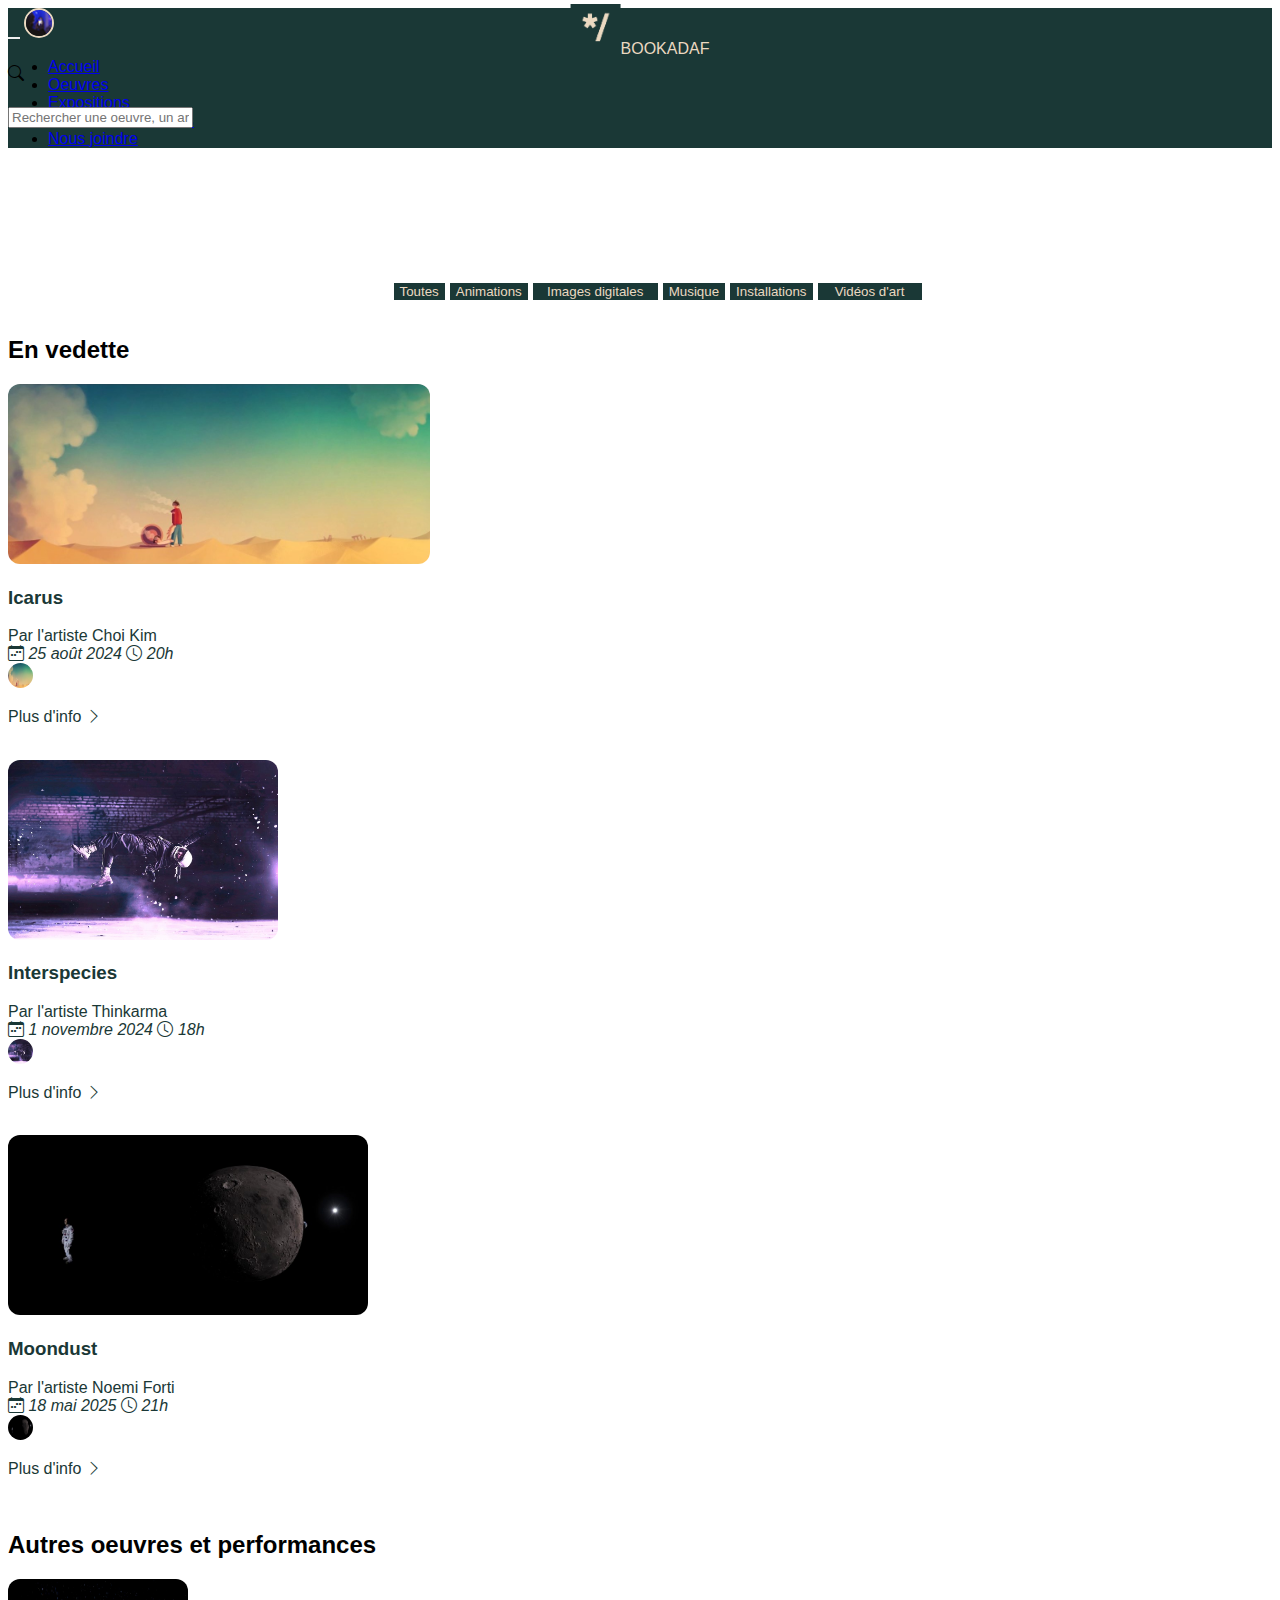
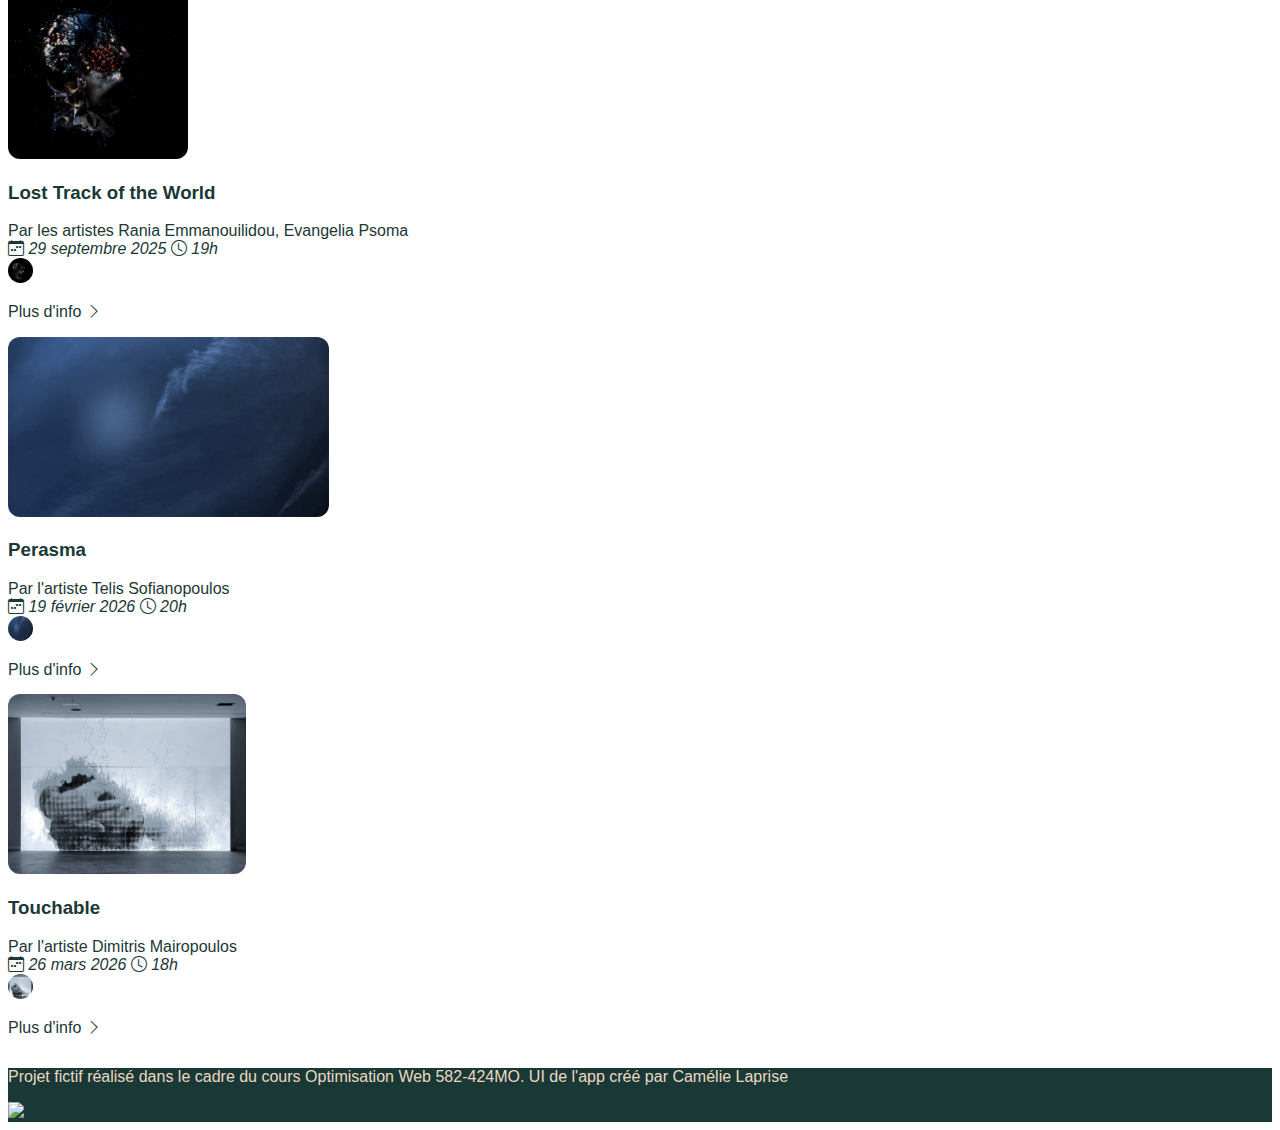
==== app/index.html @ 576d033a "p.1.3.1_corrections2_app" ====
<!DOCTYPE html>
<html lang="fr">
<head>
    <meta charset="UTF-8">
    <meta http-equiv="X-UA-Compatible" content="IE=edge">
    <meta name="viewport" content="width=device-width, initial-scale=1.0">
    <meta name="robots" content="noindex,notranslate">
    <link href="https://cdn.jsdelivr.net/npm/bootstrap@5.3.0-alpha1/dist/css/bootstrap.min.css" rel="stylesheet" integrity="sha384-GLhlTQ8iRABdZLl6O3oVMWSktQOp6b7In1Zl3/Jr59b6EGGoI1aFkw7cmDA6j6gD" crossorigin="anonymous">
    <link rel="stylesheet" href="https://cdn.jsdelivr.net/npm/bootstrap-icons@1.10.0/font/bootstrap-icons.css">
    <link rel="preconnect" href="https://fonts.googleapis.com"><link rel="preconnect" href="https://fonts.gstatic.com" crossorigin=""><link href="https://fonts.googleapis.com/css2?family=Figtree:wght@600&amp;display=swap" rel="stylesheet">
    <link rel="stylesheet" href="../css/main.css">
    <link rel="stylesheet" href="../css/styles-app.css">
    <title> Application </title>
</head>

<body>
    <header>
    </header>

    <main>
        <nav class="navbar navbar-dark fixed-top">
            <div class="container-fluid">

                <!-- Hamburger button -->
                <button class="navbar-toggler" data-bs-toggle="collapse" data-bs-target="#mainNav" aria-controls="mainNav" aria-expanded="false" aria-label="Affichage/masquage de la navigation">
                    <span class="navbar-toggler-icon"></span>
                </button>

                <a class="navbar-brand" href="index.html">
                    <div class="logo">
                        <img src="../assets/logo_athens.png" alt="Bootstrap" width="50" height="50" >BOOKADAF
                    </div>
                </a>

                <img src="../assets/photo_profil.png" width="30" height="30" class="pdp">

                    <!-- Navigation -->
                    <div id="mainNav" class="collapse navbar-collapse">
                        <ul class="navbar-nav">
                            <li class="nav-item">
                                <a href="#" class="nav-link">Accueil</a>
                            </li>
                            <li class="nav-item">
                                <a href="#" class="nav-link">Oeuvres</a>
                            </li>
                            <li class="nav-item">
                                <a href="#" class="nav-link">Expositions</a>
                            </li>
                            <li class="nav-item">
                                <a href="#" class="nav-link">Nos commanditaires</a>
                            </li>
                            <li class="nav-item">
                                <a href="#" class="nav-link">Nous joindre</a>
                            </li>
                        </ul>
                    </div>
            </div>
            
        </nav>
        <div class="container-fluid">
            <!-- Recherche -->
            <section>
                <form>
                    <div class="input-group">
                        <span class="input-group-append">
                            <div class="input-group-text bg-transparent"><i class="bi bi-search"></i></div>
                        </span>
                        <input class="form-control py-2 border-right-0 border" type="text" placeholder="Rechercher une oeuvre, un artiste...">
                    </div>  
                </form>
            </section>
            <!-- Liste de filtres -->
            <section>
                <div class="list">
                    <ul class="filtersList">
                        <li class="filter">
                            <button type="button" class="btn btn-primary" id="no1">Toutes</button>
                        </li>
                        <li class="filter">
                            <button type="button" class="btn btn-primary" id="no2">Animations</button>
                        </li>
                        <li class="filter">
                            <button type="button" class="btn btn-primary" id="no3">Images digitales</button>
                        </li>
                        <li class="filter">
                            <button type="button" class="btn btn-primary" id="no4">Musique</button>
                        </li>
                        <li class="filter">
                            <button type="button" class="btn btn-primary" id="no5">Installations</button>
                        </li>
                        <li class="filter">
                            <button type="button" class="btn btn-primary" id="no6">Vidéos d'art</button>
                        </li>
                    </ul>
                </div>  
            </section>
        </div>
        <section id="vedette"> 
        <h2 class="ms-2"> En vedette </h2>
        <div class="container-fluid">
            <div class="row  d-flex justify-content-start">
                <div class="col-4">
                    <a class="card p-2 pb-0">
                        <img src="../assets/artworks/icarus_animation.jpg" class="card-img-top"> 
                        <div class="card-body pt-1 px-0">
                            <h3 class="card-title">Icarus</h3>
                            Par l'artiste Choi Kim <br>
                            <div class="d-flex justify-content-between pt-2">
                                <i class="bi bi-calendar-week"> 25 août 2024</i>
                                <i class="bi bi-clock"> 20h</i>
                            </div>
                            <div class="d-flex justify-content-between pt-3">
                                <img src="../assets/artworks/icarus_animation.jpg" class="artist-profile"> 
                                <p class="info pt-1">
                                Plus d'info <i class="bi bi-chevron-right"></i></p>
                            </div>  
                        </div> 
                    </a>
                </div>
                <div class="col-4">
                    <a class="card p-2 pb-0">
                        <img src="../assets/artworks/interspecies_musique.jpg" class="card-img-top"> 
                        <div class="card-body pt-1 px-0">
                            <h3 class="card-title">Interspecies </h3>
                            Par l'artiste Thinkarma <br>
                            <div class="d-flex justify-content-between pt-2">
                                <i class="bi bi-calendar-week"> 1 novembre 2024</i>
                                <i class="bi bi-clock"> 18h</i>
                            </div>
                            <div class="d-flex justify-content-between pt-3">
                                <img src="../assets/artworks/interspecies_musique.jpg" class="artist-profile"> 
                                <p class="info pt-1">
                                Plus d'info <i class="bi bi-chevron-right"></i></p>
                            </div>  
                        </div> 
                    </a>
                </div>
                <div class="col-4">
                    <a class="card p-2 pb-0">
                        <img src="../assets/artworks/moondust_vr.jpeg" class="card-img-top"> 
                        <div class="card-body pt-1 px-0">
                            <h3 class="card-title">Moondust</h3>
                            Par l'artiste Noemi Forti <br>
                            <div class="d-flex justify-content-between pt-2">
                                <i class="bi bi-calendar-week"> 18 mai 2025</i>
                                <i class="bi bi-clock"> 21h</i>
                            </div>
                            <div class="d-flex justify-content-between pt-3">
                                <img src="../assets/artworks/moondust_vr.jpeg" class="artist-profile"> 
                                <p class="info pt-1">
                                Plus d'info <i class="bi bi-chevron-right"></i></p>
                            </div>  
                        </div> 
                    </a>
                </div>
            </div>
        </div>
        </section>
        <section id="autre">
            <h2 class="mt-2 ms-2"> Autres oeuvres et performances </h2>
                <div class="container-fluid">
                    <div class="row">
                        <div class="col-12">
                            <a class="card p-2 pb-0">
                                <img src="../assets/artworks/ltotw_image_digitale.jpg" class="card-img-top"> 
                                <div class="card-body pt-1 px-0">
                                    <h3 class="card-title">Lost Track of the World</h3>
                                    Par les artistes Rania Emmanouilidou, Evangelia Psoma <br>
                                    <div class="d-flex justify-content-between pt-2">
                                        <i class="bi bi-calendar-week"> 29 septembre 2025</i>
                                        <i class="bi bi-clock"> 19h</i>
                                    </div>
                                    <div class="d-flex justify-content-between pt-3">
                                        <img src="../assets/artworks/ltotw_image_digitale.jpg" class="artist-profile"> 
                                        <p class="info pt-1">
                                        Plus d'info <i class="bi bi-chevron-right"></i></p>
                                    </div>  
                                </div> 
                            </a>
                        </div>
                        <div class="col-12">
                            <a class="card p-2 pb-0">
                                <img src="../assets/artworks/perasma_video_art.png" class="card-img-top"> 
                                <div class="card-body pt-1 px-0">
                                    <h3 class="card-title">Perasma</h3>
                                    Par l'artiste Telis Sofianopoulos <br>
                                    <div class="d-flex justify-content-between pt-2">
                                        <i class="bi bi-calendar-week"> 19 février 2026</i>
                                        <i class="bi bi-clock"> 20h</i>
                                    </div>
                                    <div class="d-flex justify-content-between pt-3">
                                        <img src="../assets/artworks/perasma_video_art.png" class="artist-profile"> 
                                        <p class="info pt-1">
                                        Plus d'info <i class="bi bi-chevron-right"></i></p>
                                    </div>  
                                </div> 
                            </a>
                        </div>
                        <div class="col-12">
                            <a class="card p-2 pb-0">
                                <img src="../assets/artworks/touchable_installation.jpg" class="card-img-top"> 
                                <div class="card-body pt-1 px-0">
                                    <h3 class="card-title">Touchable</h3>
                                    Par l'artiste Dimitris Mairopoulos <br>
                                    <div class="d-flex justify-content-between pt-2">
                                        <i class="bi bi-calendar-week"> 26 mars 2026</i>
                                        <i class="bi bi-clock"> 18h</i>
                                    </div>
                                    <div class="d-flex justify-content-between pt-3">
                                        <img src="../assets/artworks/touchable_installation.jpg" class="artist-profile"> 
                                        <p class="info pt-1">
                                        Plus d'info <i class="bi bi-chevron-right"></i></p>
                                    </div>  
                                </div> 
                            </a>
                        </div>
                    </div>
                </div>
        </section>
    </main>

    <footer>
        <div class="container-fluid sticky-bottom">

            <div class="mt-1"></div>
            <div class="px-2"></div>
            <div class="pt-2"></div>

            <div class="row justify-content-center">
                <div class="col-sm-8">
                    <p class="text-center text-sm-start">Projet fictif réalisé dans le cadre du cours Optimisation Web 582-424MO. UI de l'app créé par Camélie Laprise</p>
                </div>
                <div class="col-5 col-sm-4">
                    <img src="https://tim-montmorency.com/timdoc/shared/images/logo-tim.svg" class="img-fluid">  
                </div>
            </div>

            <div class="pb-3"></div>

        </div>
    </footer>

    <script src="https://cdn.jsdelivr.net/npm/bootstrap@5.3.0-alpha1/dist/js/bootstrap.bundle.min.js" integrity="sha384-w76AqPfDkMBDXo30jS1Sgez6pr3x5MlQ1ZAGC+nuZB+EYdgRZgiwxhTBTkF7CXvN" crossorigin="anonymous"></script>

    <script src="js/script.js"></script>

</body>
</html>
---- css/main.css ----
*{
    box-sizing: border-box;
 
}

body,
html {
    font-family: 'Gill Sans Mt', sans-serif;
}

:root {
    --background: #ffffff; 
    --divison: #fbf6f1;
    --text: #ebd9c1;
    --hovercard: #2f8d8e;
    --hover:#1d5c5d;
    --basecolor: #1a3836;
    --typo: 'Gill Sans Mt', sans-serif;
    
}

/*--------------------------------------------------------- 
# Styles Généraux 
---------------------------------------------------------*/ 

header {
    
}

h1 {
    
}

footer {
    
}
  
/*---------------------------------------------------------- 
# Section Hero  
----------------------------------------------------------*/ 

section.hero {
    
}
---- css/styles-app.css ----
body {
    overflow-x: hidden;
}

nav {
    background-color: var(--basecolor);
}

.navbar-toggler {
    border: none;
}

.logo {
    position: absolute;
    top: 4px;
    left: 50%;
    transform: translate(-50%);
    color: var(--text);
}

.pdp {
    border: solid 2px var(--text);
    border-radius: 50%;
}

.input-group-text {
    height: 42px;
    border-radius: 6px 0 0 6px;
}

.input-group {
    position: absolute;
    top: 65px;
    width: 94%;
}

footer {
    background-color: var(--basecolor);
}

footer p {
    color: var(--text);
}

.list {
    display: flex;
    align-items: flex-start;
    overflow-x: scroll;
    margin-top: 118px;

    @media (min-width: 500px) { 
        overflow: hidden;
        flex-wrap: wrap;
        justify-content: center;
        padding: 0;
    }
}

.list::-webkit-scrollbar {
    display:none;
}

.filtersList {
    display: flex;
    list-style-type: none;
}

.btn-primary {
    margin-right: 5px;
    display: inline;
    background-color: var(--basecolor);
    color: var(--text);
    border: none;
}

.btn-primary:hover {
    color: var(--text);
    background-color: var(--hover);
}

#no3 {
    width: 125px;
}

#no6 {
    width: 104px;
}

#vedette {
    width: 140%;
}

#vedette .card {
    width: 200px;
    text-decoration: none;
    color: var(--basecolor);
    margin-right: 10px;
}

#vedette .card:hover {
    background-color: var(--hovercard);
    color: var(--text);
}

#vedette .card-body {
    height: 155px;
}

#vedette .card-img-top {
    height: 20vh;
    border-radius: 12px;
    object-fit: cover;
    object-position: 0 0;
}

#vedette .artist-profile {
    width: 25px;
    height: 25px;
    border-radius: 50%;
}

#autre .card {
    margin-bottom: 10px;
    text-decoration: none;
    color: var(--basecolor);
}

#autre .card-body {
    height: 155px;
}

#autre .card-img-top {
    height: 20vh;
    border-radius: 12px;
    object-fit: cover;
    object-position: 0 0;
}

#autre .artist-profile {
    width: 25px;
    height: 25px;
    border-radius: 50%;
}
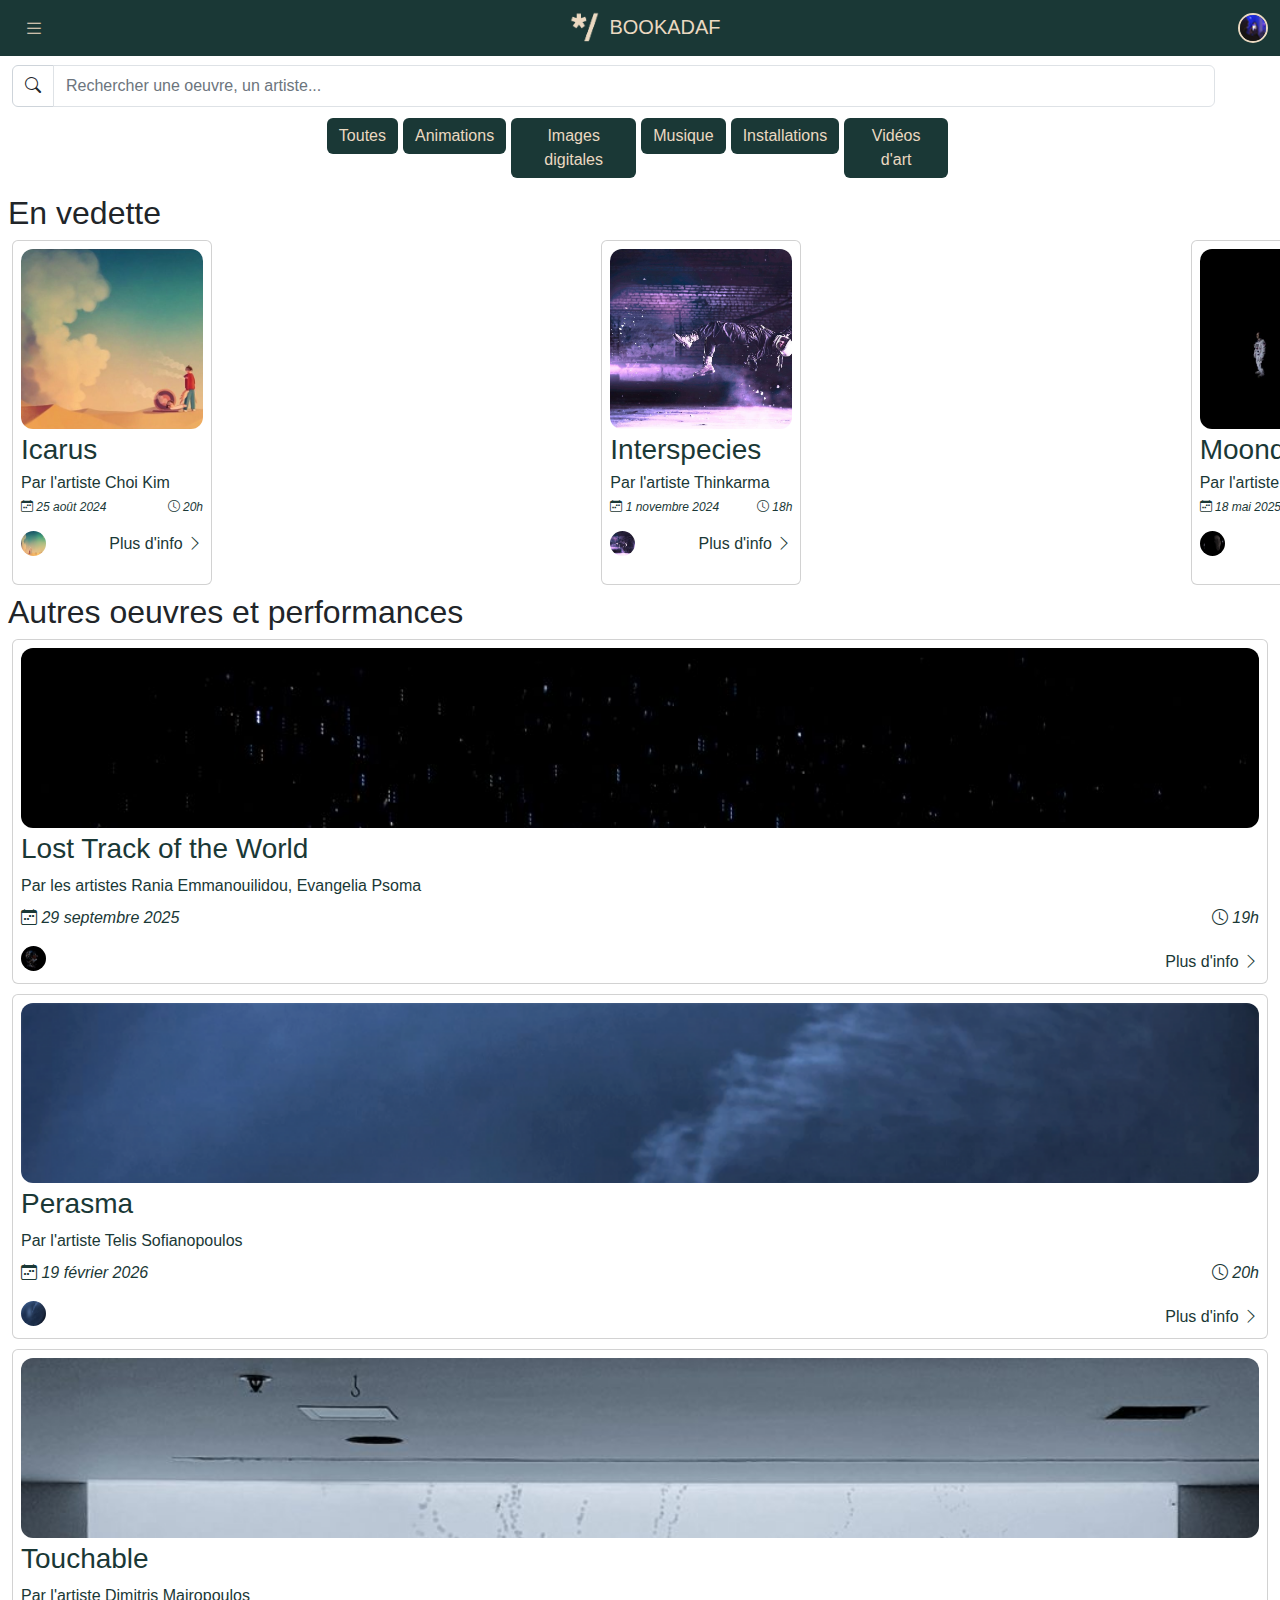
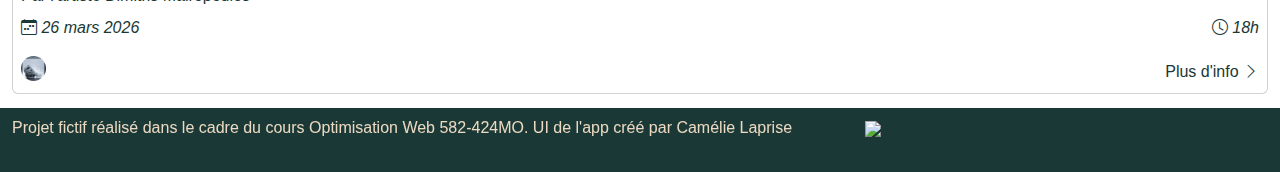
==== commit 64ffd7c5: "p.1.3.2_both_p.1.3.3_app_corrections" ====
--- a/app/index.html
+++ b/app/index.html
@@ -5,7 +5,7 @@
     <meta http-equiv="X-UA-Compatible" content="IE=edge">
     <meta name="viewport" content="width=device-width, initial-scale=1.0">
     <meta name="robots" content="noindex,notranslate">
-    <link href="https://cdn.jsdelivr.net/npm/bootstrap@5.3.0-alpha1/dist/css/bootstrap.min.css" rel="stylesheet" integrity="sha384-GLhlTQ8iRABdZLl6O3oVMWSktQOp6b7In1Zl3/Jr59b6EGGoI1aFkw7cmDA6j6gD" crossorigin="anonymous">
+    <link rel="stylesheet" href="../css/custom_bootstrap.css"/>
     <link rel="stylesheet" href="https://cdn.jsdelivr.net/npm/bootstrap-icons@1.10.0/font/bootstrap-icons.css">
     <link rel="preconnect" href="https://fonts.googleapis.com"><link rel="preconnect" href="https://fonts.gstatic.com" crossorigin=""><link href="https://fonts.googleapis.com/css2?family=Figtree:wght@600&amp;display=swap" rel="stylesheet">
     <link rel="stylesheet" href="../css/main.css">
@@ -23,7 +23,7 @@
 
                 <!-- Hamburger button -->
                 <button class="navbar-toggler" data-bs-toggle="collapse" data-bs-target="#mainNav" aria-controls="mainNav" aria-expanded="false" aria-label="Affichage/masquage de la navigation">
-                    <span class="navbar-toggler-icon"></span>
+                    <i class="bi bi-list"></i>
                 </button>
 
                 <a class="navbar-brand" href="index.html">
@@ -98,14 +98,14 @@
         <section id="vedette"> 
         <h2 class="ms-2"> En vedette </h2>
         <div class="container-fluid">
-            <div class="row  d-flex justify-content-start">
+            <div class="row  d-flex justify-content-start gx-0">
                 <div class="col-4">
                     <a class="card p-2 pb-0">
                         <img src="../assets/artworks/icarus_animation.jpg" class="card-img-top"> 
                         <div class="card-body pt-1 px-0">
                             <h3 class="card-title">Icarus</h3>
                             Par l'artiste Choi Kim <br>
-                            <div class="d-flex justify-content-between pt-2">
+                            <div class="date-event d-flex justify-content-between pt-2">
                                 <i class="bi bi-calendar-week"> 25 août 2024</i>
                                 <i class="bi bi-clock"> 20h</i>
                             </div>
@@ -123,7 +123,7 @@
                         <div class="card-body pt-1 px-0">
                             <h3 class="card-title">Interspecies </h3>
                             Par l'artiste Thinkarma <br>
-                            <div class="d-flex justify-content-between pt-2">
+                            <div class="date-event d-flex justify-content-between pt-2">
                                 <i class="bi bi-calendar-week"> 1 novembre 2024</i>
                                 <i class="bi bi-clock"> 18h</i>
                             </div>
@@ -141,7 +141,7 @@
                         <div class="card-body pt-1 px-0">
                             <h3 class="card-title">Moondust</h3>
                             Par l'artiste Noemi Forti <br>
-                            <div class="d-flex justify-content-between pt-2">
+                            <div class="date-event d-flex justify-content-between pt-2">
                                 <i class="bi bi-calendar-week"> 18 mai 2025</i>
                                 <i class="bi bi-clock"> 21h</i>
                             </div>
@@ -166,7 +166,7 @@
                                 <div class="card-body pt-1 px-0">
                                     <h3 class="card-title">Lost Track of the World</h3>
                                     Par les artistes Rania Emmanouilidou, Evangelia Psoma <br>
-                                    <div class="d-flex justify-content-between pt-2">
+                                    <div class="date-event d-flex justify-content-between pt-2">
                                         <i class="bi bi-calendar-week"> 29 septembre 2025</i>
                                         <i class="bi bi-clock"> 19h</i>
                                     </div>
@@ -184,7 +184,7 @@
                                 <div class="card-body pt-1 px-0">
                                     <h3 class="card-title">Perasma</h3>
                                     Par l'artiste Telis Sofianopoulos <br>
-                                    <div class="d-flex justify-content-between pt-2">
+                                    <div class="date-event d-flex justify-content-between pt-2">
                                         <i class="bi bi-calendar-week"> 19 février 2026</i>
                                         <i class="bi bi-clock"> 20h</i>
                                     </div>
@@ -202,7 +202,7 @@
                                 <div class="card-body pt-1 px-0">
                                     <h3 class="card-title">Touchable</h3>
                                     Par l'artiste Dimitris Mairopoulos <br>
-                                    <div class="d-flex justify-content-between pt-2">
+                                    <div class="date-event d-flex justify-content-between pt-2">
                                         <i class="bi bi-calendar-week"> 26 mars 2026</i>
                                         <i class="bi bi-clock"> 18h</i>
                                     </div>
--- a/css/main.css
+++ b/css/main.css
@@ -19,26 +19,3 @@
     
 }
 
-/*--------------------------------------------------------- 
-# Styles Généraux 
----------------------------------------------------------*/ 
-
-header {
-    
-}
-
-h1 {
-    
-}
-
-footer {
-    
-}
-  
-/*---------------------------------------------------------- 
-# Section Hero  
-----------------------------------------------------------*/ 
-
-section.hero {
-    
-}--- a/css/styles-app.css
+++ b/css/styles-app.css
@@ -8,6 +8,11 @@
 
 .navbar-toggler {
     border: none;
+    height: 40px;
+}
+
+.bi-list {
+    color: var(--text);
 }
 
 .logo {
@@ -63,6 +68,7 @@
 .filtersList {
     display: flex;
     list-style-type: none;
+    padding: 0;
 }
 
 .btn-primary {
@@ -91,19 +97,16 @@
 }
 
 #vedette .card {
-    width: 200px;
+    max-width: 200px;
     text-decoration: none;
     color: var(--basecolor);
     margin-right: 10px;
+    line-height: 1em;
 }
 
 #vedette .card:hover {
     background-color: var(--hovercard);
     color: var(--text);
-}
-
-#vedette .card-body {
-    height: 155px;
 }
 
 #vedette .card-img-top {
@@ -117,6 +120,10 @@
     width: 25px;
     height: 25px;
     border-radius: 50%;
+}
+
+#vedette .date-event {
+    font-size: 12px;
 }
 
 #autre .card {
@@ -140,4 +147,5 @@
     width: 25px;
     height: 25px;
     border-radius: 50%;
-}+}
+
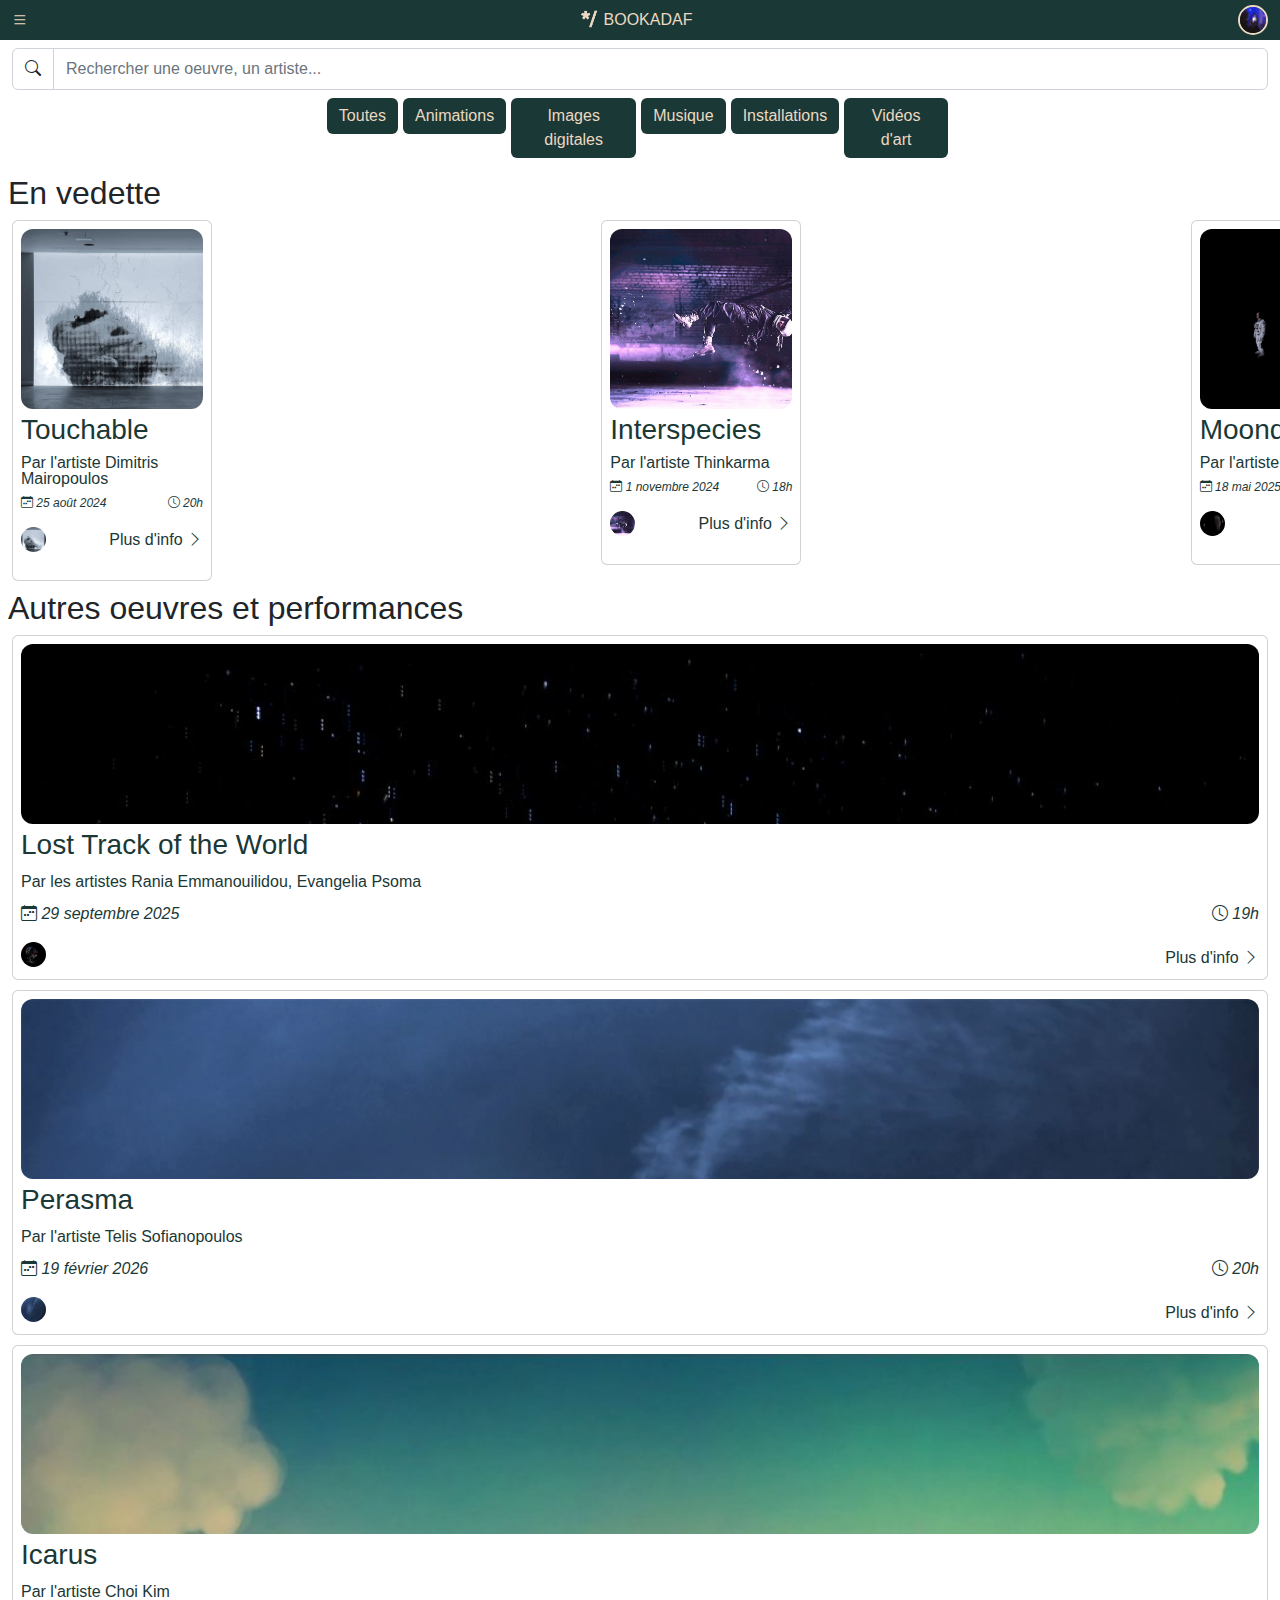
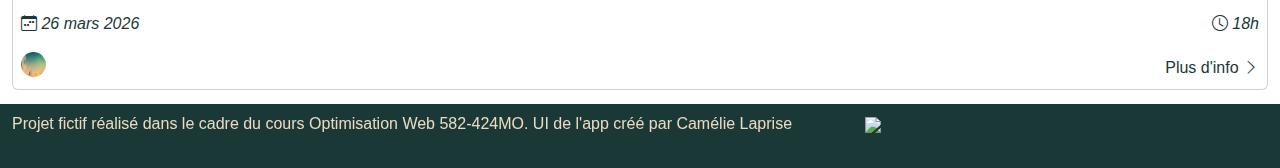
==== commit ad7a1bca: "p.1.3_app_retrait_position_absolute" ====
--- a/app/index.html
+++ b/app/index.html
@@ -15,24 +15,23 @@
 
 <body>
     <header>
-    </header>
-
-    <main>
-        <nav class="navbar navbar-dark fixed-top">
+        <nav class="index-navbar navbar-dark fixed-top">
             <div class="container-fluid">
 
                 <!-- Hamburger button -->
-                <button class="navbar-toggler" data-bs-toggle="collapse" data-bs-target="#mainNav" aria-controls="mainNav" aria-expanded="false" aria-label="Affichage/masquage de la navigation">
-                    <i class="bi bi-list"></i>
-                </button>
-
-                <a class="navbar-brand" href="index.html">
-                    <div class="logo">
-                        <img src="../assets/logo_athens.png" alt="Bootstrap" width="50" height="50" >BOOKADAF
-                    </div>
-                </a>
-
-                <img src="../assets/photo_profil.png" width="30" height="30" class="pdp">
+                <div class="navbar-position d-flex justify-content-between align-items-center">
+                    <button class="navbar-toggler" data-bs-toggle="collapse" data-bs-target="#mainNav" aria-controls="mainNav" aria-expanded="false" aria-label="Affichage/masquage de la navigation">
+                        <i class="bi bi-list"></i>
+                    </button>
+                    
+                    <a class="navbar-brand" href="index.html">
+                        <div class="logo d-flex align-items-center">
+                            <img src="../assets/logo_athens.png" alt="Bootstrap" width="30" height="30" >BOOKADAF
+                        </div>
+                    </a>
+                    
+                    <img src="../assets/photo_profil.png" width="30" height="30" class="pdp">
+                </div>
 
                     <!-- Navigation -->
                     <div id="mainNav" class="collapse navbar-collapse">
@@ -57,15 +56,18 @@
             </div>
             
         </nav>
+    </header>
+
+    <main>
         <div class="container-fluid">
             <!-- Recherche -->
             <section>
                 <form>
-                    <div class="input-group">
+                    <div class="input-group pt-5 pb-2">
                         <span class="input-group-append">
                             <div class="input-group-text bg-transparent"><i class="bi bi-search"></i></div>
                         </span>
-                        <input class="form-control py-2 border-right-0 border" type="text" placeholder="Rechercher une oeuvre, un artiste...">
+                        <input class="form-control border-right-0" type="text" placeholder="Rechercher une oeuvre, un artiste...">
                     </div>  
                 </form>
             </section>
@@ -100,17 +102,17 @@
         <div class="container-fluid">
             <div class="row  d-flex justify-content-start gx-0">
                 <div class="col-4">
-                    <a class="card p-2 pb-0">
-                        <img src="../assets/artworks/icarus_animation.jpg" class="card-img-top"> 
+                    <a class="card p-2 pb-0" href="artwork.html">
+                        <img src="../assets/artworks/touchable_installation.jpg" class="card-img-top"> 
                         <div class="card-body pt-1 px-0">
-                            <h3 class="card-title">Icarus</h3>
-                            Par l'artiste Choi Kim <br>
+                            <h3 class="card-title">Touchable</h3>
+                            Par l'artiste Dimitris Mairopoulos <br>
                             <div class="date-event d-flex justify-content-between pt-2">
                                 <i class="bi bi-calendar-week"> 25 août 2024</i>
                                 <i class="bi bi-clock"> 20h</i>
                             </div>
                             <div class="d-flex justify-content-between pt-3">
-                                <img src="../assets/artworks/icarus_animation.jpg" class="artist-profile"> 
+                                <img src="../assets/artworks/touchable_installation.jpg" class="artist-profile"> 
                                 <p class="info pt-1">
                                 Plus d'info <i class="bi bi-chevron-right"></i></p>
                             </div>  
@@ -198,16 +200,16 @@
                         </div>
                         <div class="col-12">
                             <a class="card p-2 pb-0">
-                                <img src="../assets/artworks/touchable_installation.jpg" class="card-img-top"> 
+                                <img src="../assets/artworks/icarus_animation.jpg" class="card-img-top"> 
                                 <div class="card-body pt-1 px-0">
-                                    <h3 class="card-title">Touchable</h3>
-                                    Par l'artiste Dimitris Mairopoulos <br>
+                                    <h3 class="card-title">Icarus</h3>
+                                    Par l'artiste Choi Kim <br>
                                     <div class="date-event d-flex justify-content-between pt-2">
                                         <i class="bi bi-calendar-week"> 26 mars 2026</i>
                                         <i class="bi bi-clock"> 18h</i>
                                     </div>
                                     <div class="d-flex justify-content-between pt-3">
-                                        <img src="../assets/artworks/touchable_installation.jpg" class="artist-profile"> 
+                                        <img src="../assets/artworks/icarus_animation.jpg" class="artist-profile"> 
                                         <p class="info pt-1">
                                         Plus d'info <i class="bi bi-chevron-right"></i></p>
                                     </div>  
--- a/css/styles-app.css
+++ b/css/styles-app.css
@@ -2,7 +2,7 @@
     overflow-x: hidden;
 }
 
-nav {
+.index-navbar {
     background-color: var(--basecolor);
 }
 
@@ -16,10 +16,6 @@
 }
 
 .logo {
-    position: absolute;
-    top: 4px;
-    left: 50%;
-    transform: translate(-50%);
     color: var(--text);
 }
 
@@ -31,12 +27,6 @@
 .input-group-text {
     height: 42px;
     border-radius: 6px 0 0 6px;
-}
-
-.input-group {
-    position: absolute;
-    top: 65px;
-    width: 94%;
 }
 
 footer {
@@ -51,7 +41,6 @@
     display: flex;
     align-items: flex-start;
     overflow-x: scroll;
-    margin-top: 118px;
 
     @media (min-width: 500px) { 
         overflow: hidden;
@@ -62,7 +51,7 @@
 }
 
 .list::-webkit-scrollbar {
-    display:none;
+    display: none;
 }
 
 .filtersList {
@@ -149,3 +138,61 @@
     border-radius: 50%;
 }
 
+.artwork-navbar {
+    margin-top: 10px;
+}
+
+.artwork-bouton {
+    background-color: var(--basecolor);
+    border-radius: 50%;
+    width: 40px;
+}
+
+.bi-chevron-left {
+    color: var(--text);
+}
+
+.artwork-like {
+    background-color: var(--basecolor);
+    border-radius: 50%;
+    aspect-ratio: 1/1;
+    width: 40px;
+    border: none;
+}
+
+.bi-heart-fill {
+    color: var(--text);
+}
+
+.artwork-art {
+    height: 45vh;
+}
+
+.artwork-description {
+    position: relative;
+    padding: 30px;
+    margin-top: -20px;
+    height: 100vh;
+    border-radius: 20px 20px 0 0;
+    background-color: var(--background);
+}
+
+.artwork-division-title {
+    background-color: var(--basecolor);
+    color: var(--text);
+    border-radius: 2px;
+    font-size: 1.5em;
+}
+
+.artwork-division-title p {
+    margin-left: 5px;
+}
+
+#artwork .card-img-top {
+    border-radius: 5px 5px 0 0;
+    margin-top: -5px;
+}
+
+.accordion {
+    text-decoration: none;
+}
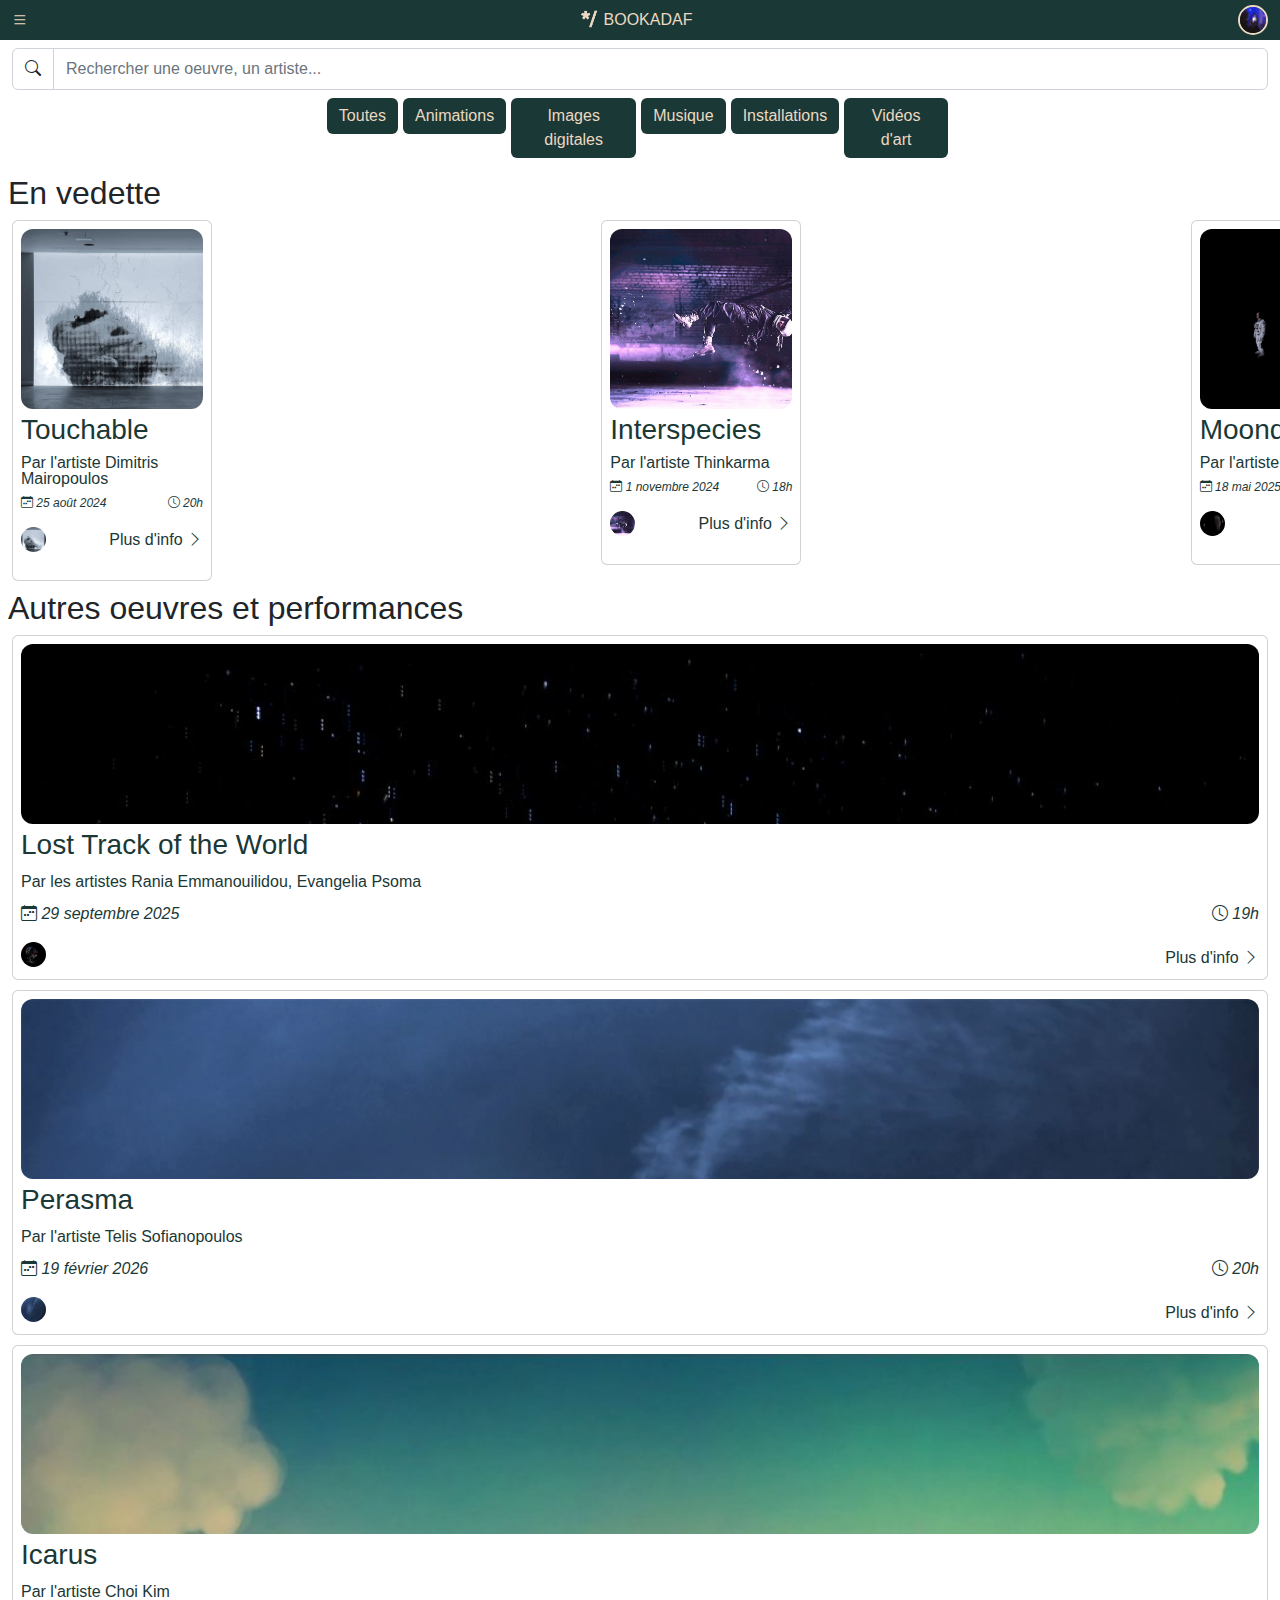
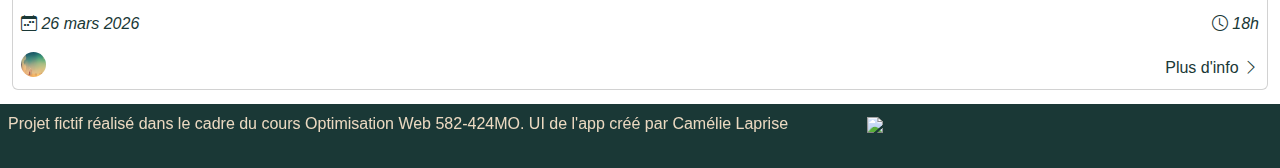
==== commit 5d3d54fd: "p.1.3.2_app_modif" ====
--- a/app/index.html
+++ b/app/index.html
@@ -222,11 +222,7 @@
     </main>
 
     <footer>
-        <div class="container-fluid sticky-bottom">
-
-            <div class="mt-1"></div>
-            <div class="px-2"></div>
-            <div class="pt-2"></div>
+        <div class="container-fluid sticky-bottom mt-1 px-2 pt-2 pb-3">
 
             <div class="row justify-content-center">
                 <div class="col-sm-8">
@@ -237,8 +233,6 @@
                 </div>
             </div>
 
-            <div class="pb-3"></div>
-
         </div>
     </footer>
 
--- a/css/main.css
+++ b/css/main.css
@@ -1,21 +1,18 @@
-*{
-    box-sizing: border-box;
- 
+* {
+  box-sizing: border-box;
 }
 
 body,
 html {
-    font-family: 'Gill Sans Mt', sans-serif;
+  font-family: "Gill Sans Mt", sans-serif;
 }
 
 :root {
-    --background: #ffffff; 
-    --divison: #fbf6f1;
-    --text: #ebd9c1;
-    --hovercard: #2f8d8e;
-    --hover:#1d5c5d;
-    --basecolor: #1a3836;
-    --typo: 'Gill Sans Mt', sans-serif;
-    
+  --background: #ffffff;
+  --division: #fbf6f1;
+  --text: #ebd9c1;
+  --hovercard: #2f8d8e;
+  --hover: #1d5c5d;
+  --basecolor: #1a3836;
+  --typo: "Gill Sans Mt", sans-serif;
 }
-
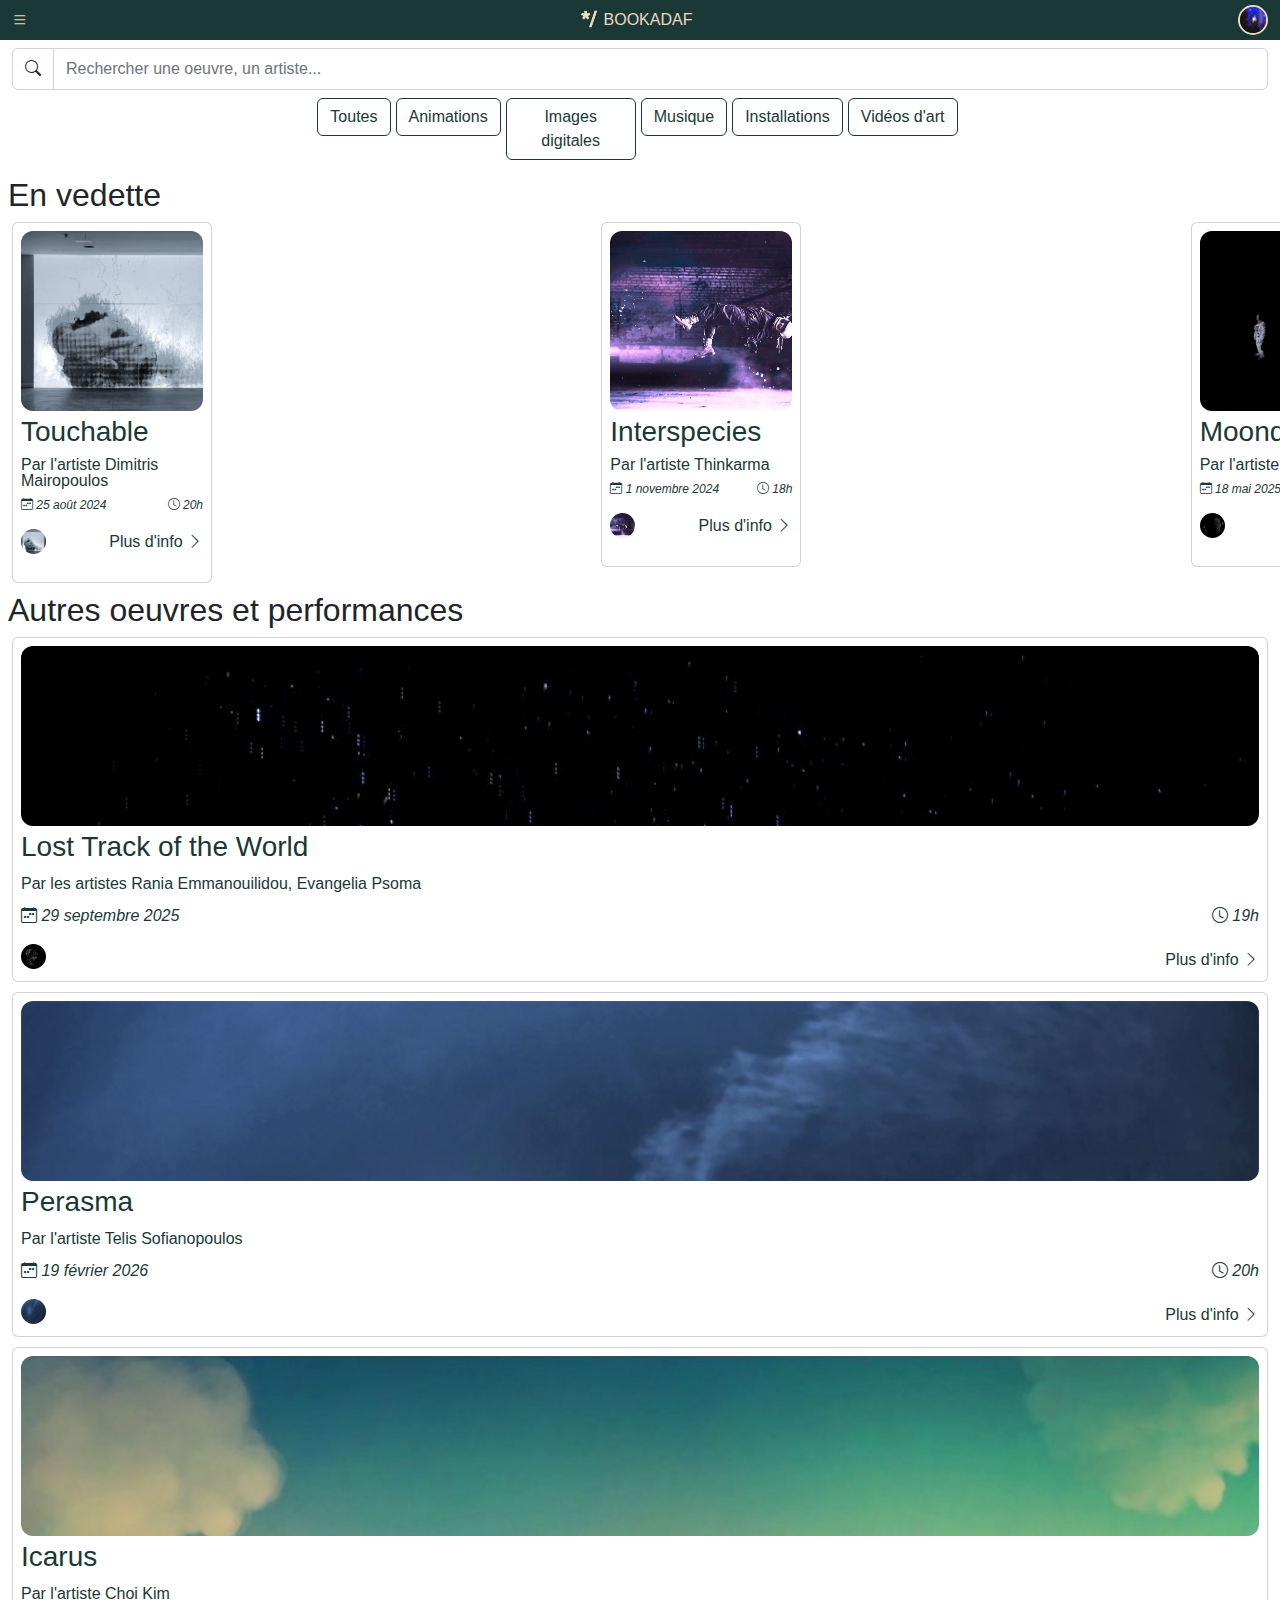
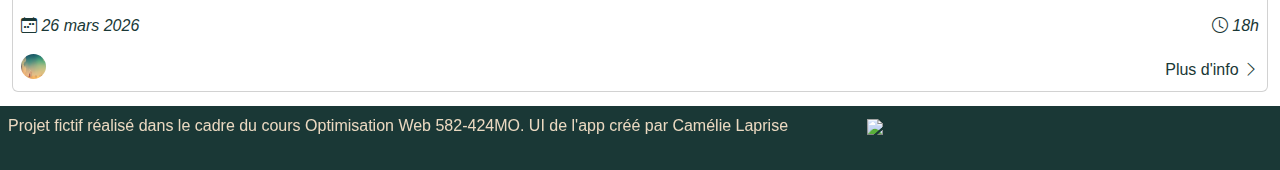
==== commit 246fa3da: "p.1.3.2_app_arrangements" ====
--- a/app/index.html
+++ b/app/index.html
@@ -76,22 +76,22 @@
                 <div class="list">
                     <ul class="filtersList">
                         <li class="filter">
-                            <button type="button" class="btn btn-primary" id="no1">Toutes</button>
-                        </li>
-                        <li class="filter">
-                            <button type="button" class="btn btn-primary" id="no2">Animations</button>
-                        </li>
-                        <li class="filter">
-                            <button type="button" class="btn btn-primary" id="no3">Images digitales</button>
-                        </li>
-                        <li class="filter">
-                            <button type="button" class="btn btn-primary" id="no4">Musique</button>
-                        </li>
-                        <li class="filter">
-                            <button type="button" class="btn btn-primary" id="no5">Installations</button>
-                        </li>
-                        <li class="filter">
-                            <button type="button" class="btn btn-primary" id="no6">Vidéos d'art</button>
+                            <button type="button" class="btn btn-outline-primary" id="no1">Toutes</button>
+                        </li>
+                        <li class="filter">
+                            <button type="button" class="btn btn-outline-primary" id="no2">Animations</button>
+                        </li>
+                        <li class="filter">
+                            <button type="button" class="btn btn-outline-primary" id="no3" style="width: 130px">Images digitales</button>
+                        </li>
+                        <li class="filter">
+                            <button type="button" class="btn btn-outline-primary" id="no4">Musique</button>
+                        </li>
+                        <li class="filter">
+                            <button type="button" class="btn btn-outline-primary" id="no5">Installations</button>
+                        </li>
+                        <li class="filter">
+                            <button type="button" class="btn btn-outline-primary" id="no6" style="width: 110px">Vidéos d'art</button>
                         </li>
                     </ul>
                 </div>  
--- a/css/styles-app.css
+++ b/css/styles-app.css
@@ -60,17 +60,14 @@
     padding: 0;
 }
 
-.btn-primary {
+.btn-outline-primary {
     margin-right: 5px;
-    display: inline;
-    background-color: var(--basecolor);
-    color: var(--text);
-    border: none;
-}
-
-.btn-primary:hover {
+}
+
+.btn-outline-primary:hover {
     color: var(--text);
     background-color: var(--hover);
+    border-color: var(--hover);
 }
 
 #no3 {
@@ -172,7 +169,6 @@
     position: relative;
     padding: 30px;
     margin-top: -20px;
-    height: 100vh;
     border-radius: 20px 20px 0 0;
     background-color: var(--background);
 }
@@ -196,3 +192,13 @@
 .accordion {
     text-decoration: none;
 }
+
+.btn-primary {
+    color: var(--text);
+}
+
+.btn-primary:hover {
+    color: var(--text);
+    background-color: var(--basecolor);
+}
+
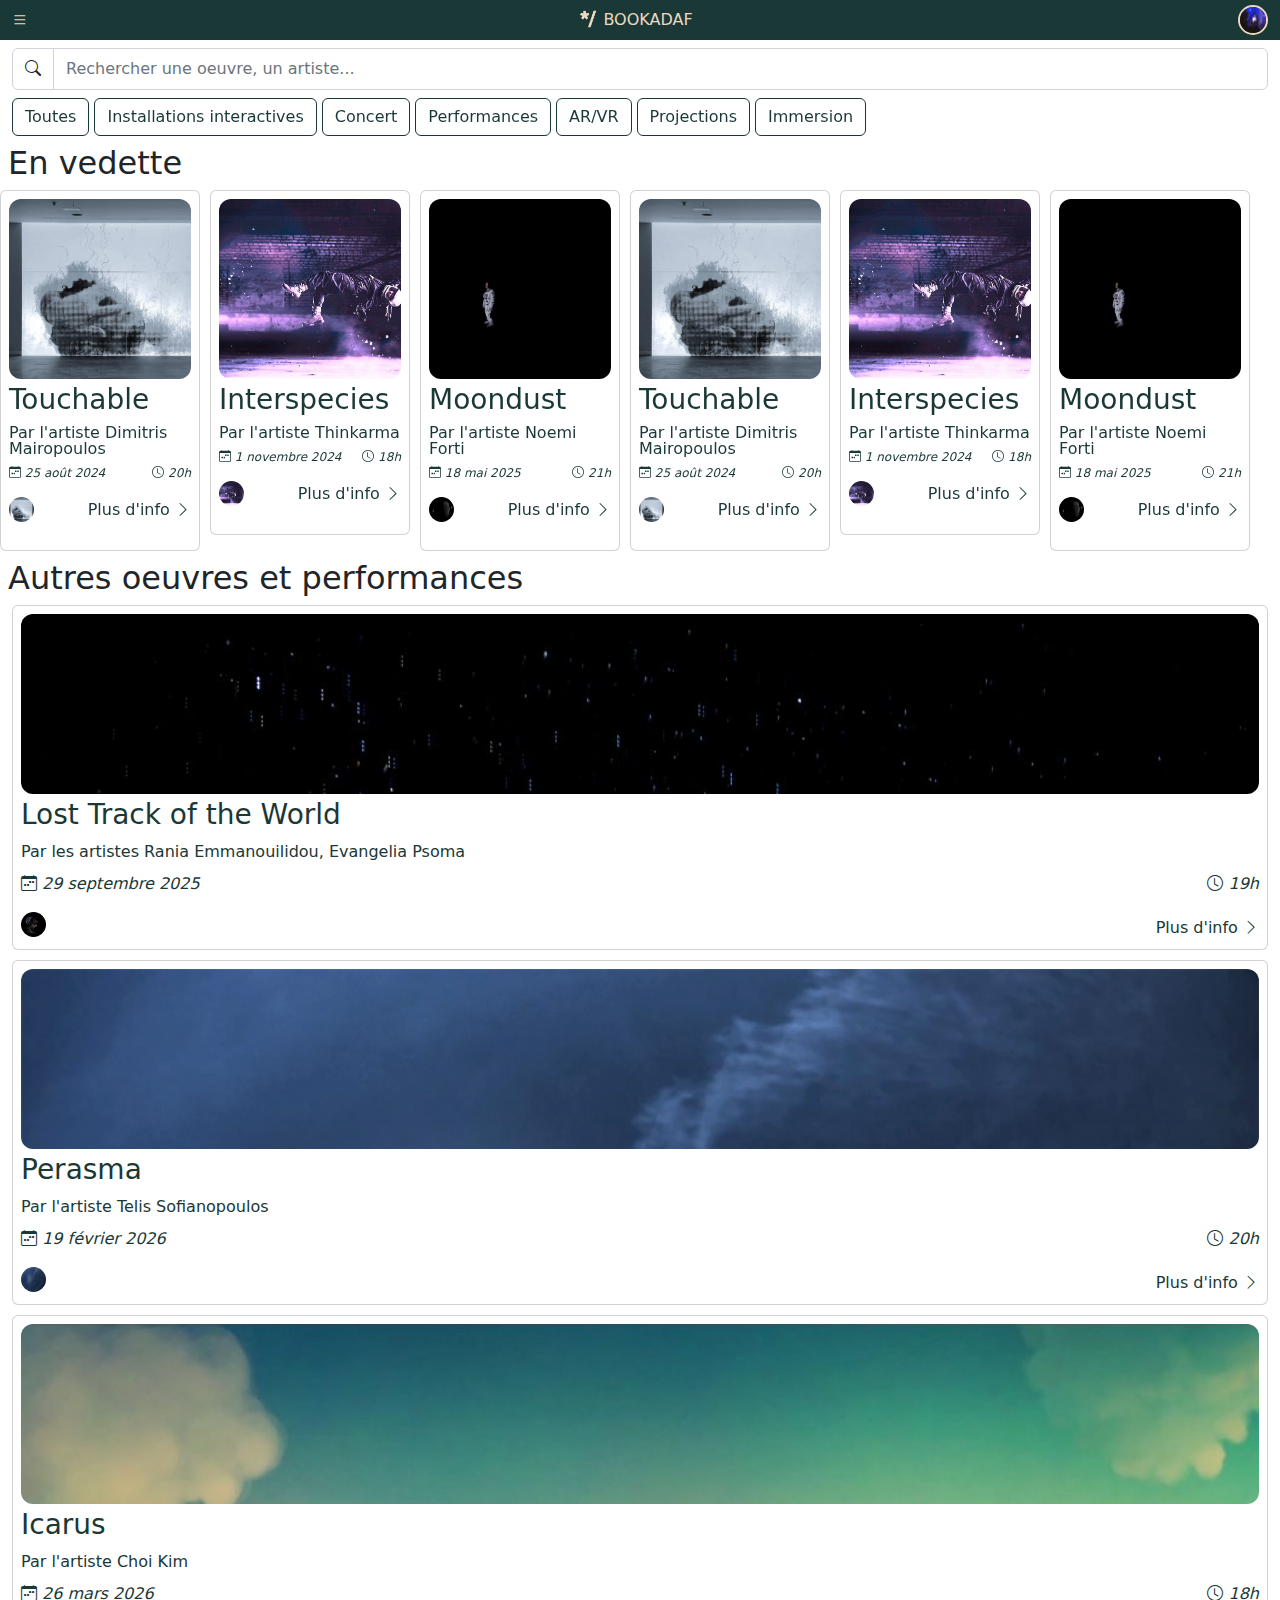
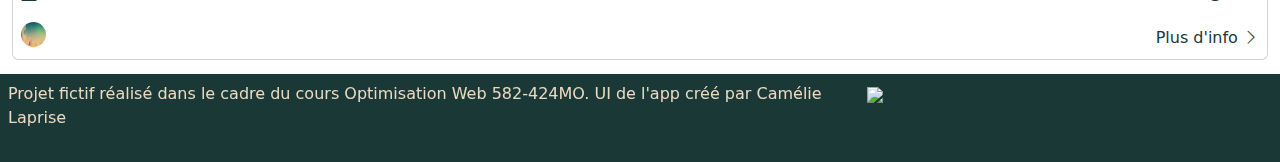
==== commit 8aad35f4: "p.1.3.3_app" ====
--- a/app/index.html
+++ b/app/index.html
@@ -7,6 +7,7 @@
     <meta name="robots" content="noindex,notranslate">
     <link rel="stylesheet" href="../css/custom_bootstrap.css"/>
     <link rel="stylesheet" href="https://cdn.jsdelivr.net/npm/bootstrap-icons@1.10.0/font/bootstrap-icons.css">
+    <link rel="stylesheet" href="https://cdn.jsdelivr.net/npm/swiper@9/swiper-bundle.min.css"/>
     <link rel="preconnect" href="https://fonts.googleapis.com"><link rel="preconnect" href="https://fonts.gstatic.com" crossorigin=""><link href="https://fonts.googleapis.com/css2?family=Figtree:wght@600&amp;display=swap" rel="stylesheet">
     <link rel="stylesheet" href="../css/main.css">
     <link rel="stylesheet" href="../css/styles-app.css">
@@ -73,35 +74,30 @@
             </section>
             <!-- Liste de filtres -->
             <section>
-                <div class="list">
-                    <ul class="filtersList">
-                        <li class="filter">
-                            <button type="button" class="btn btn-outline-primary" id="no1">Toutes</button>
-                        </li>
-                        <li class="filter">
-                            <button type="button" class="btn btn-outline-primary" id="no2">Animations</button>
-                        </li>
-                        <li class="filter">
-                            <button type="button" class="btn btn-outline-primary" id="no3" style="width: 130px">Images digitales</button>
-                        </li>
-                        <li class="filter">
-                            <button type="button" class="btn btn-outline-primary" id="no4">Musique</button>
-                        </li>
-                        <li class="filter">
-                            <button type="button" class="btn btn-outline-primary" id="no5">Installations</button>
-                        </li>
-                        <li class="filter">
-                            <button type="button" class="btn btn-outline-primary" id="no6" style="width: 110px">Vidéos d'art</button>
-                        </li>
-                    </ul>
-                </div>  
+                <!-- Slider main container -->
+                <div class="swiper swiper-filters">
+                    <!-- Additional required wrapper -->
+                    <div class="swiper-wrapper">
+                    <!-- Slides -->
+                        <div class="swiper-slide"><button type="button" class="btn btn-outline-primary" >Toutes</button></div>
+                        <div class="swiper-slide"><button type="button" class="btn btn-outline-primary" >Installations interactives</button></div>
+                        <div class="swiper-slide"><button type="button" class="btn btn-outline-primary" >Concert</button></div>
+                        <div class="swiper-slide"><button type="button" class="btn btn-outline-primary" >Performances</button></div>
+                        <div class="swiper-slide"><button type="button" class="btn btn-outline-primary" >AR/VR</button></div>
+                        <div class="swiper-slide"><button type="button" class="btn btn-outline-primary" >Projections</button></div>
+                        <div class="swiper-slide"><button type="button" class="btn btn-outline-primary" >Immersion</button></div>
+                    </div>
+                </div>
             </section>
         </div>
         <section id="vedette"> 
-        <h2 class="ms-2"> En vedette </h2>
-        <div class="container-fluid">
-            <div class="row  d-flex justify-content-start gx-0">
-                <div class="col-4">
+        <h2 class="ms-2 mt-2"> En vedette </h2>
+        <!-- Slider main container -->
+        <div class="swiper swiper-featured-artworks">
+            <!-- Additional required wrapper -->
+            <div class="swiper-wrapper">
+                <!-- Slides -->
+                <div class="swiper-slide">
                     <a class="card p-2 pb-0" href="artwork.html">
                         <img src="../assets/artworks/touchable_installation.jpg" class="card-img-top"> 
                         <div class="card-body pt-1 px-0">
@@ -119,7 +115,7 @@
                         </div> 
                     </a>
                 </div>
-                <div class="col-4">
+                <div class="swiper-slide">
                     <a class="card p-2 pb-0">
                         <img src="../assets/artworks/interspecies_musique.jpg" class="card-img-top"> 
                         <div class="card-body pt-1 px-0">
@@ -137,7 +133,7 @@
                         </div> 
                     </a>
                 </div>
-                <div class="col-4">
+                <div class="swiper-slide">
                     <a class="card p-2 pb-0">
                         <img src="../assets/artworks/moondust_vr.jpeg" class="card-img-top"> 
                         <div class="card-body pt-1 px-0">
@@ -155,8 +151,62 @@
                         </div> 
                     </a>
                 </div>
+                <div class="swiper-slide">
+                    <a class="card p-2 pb-0" href="artwork.html">
+                        <img src="../assets/artworks/touchable_installation.jpg" class="card-img-top"> 
+                        <div class="card-body pt-1 px-0">
+                            <h3 class="card-title">Touchable</h3>
+                            Par l'artiste Dimitris Mairopoulos <br>
+                            <div class="date-event d-flex justify-content-between pt-2">
+                                <i class="bi bi-calendar-week"> 25 août 2024</i>
+                                <i class="bi bi-clock"> 20h</i>
+                            </div>
+                            <div class="d-flex justify-content-between pt-3">
+                                <img src="../assets/artworks/touchable_installation.jpg" class="artist-profile"> 
+                                <p class="info pt-1">
+                                Plus d'info <i class="bi bi-chevron-right"></i></p>
+                            </div>  
+                        </div> 
+                    </a>
+                </div>
+                <div class="swiper-slide">
+                    <a class="card p-2 pb-0">
+                        <img src="../assets/artworks/interspecies_musique.jpg" class="card-img-top"> 
+                        <div class="card-body pt-1 px-0">
+                            <h3 class="card-title">Interspecies </h3>
+                            Par l'artiste Thinkarma <br>
+                            <div class="date-event d-flex justify-content-between pt-2">
+                                <i class="bi bi-calendar-week"> 1 novembre 2024</i>
+                                <i class="bi bi-clock"> 18h</i>
+                            </div>
+                            <div class="d-flex justify-content-between pt-3">
+                                <img src="../assets/artworks/interspecies_musique.jpg" class="artist-profile"> 
+                                <p class="info pt-1">
+                                Plus d'info <i class="bi bi-chevron-right"></i></p>
+                            </div>  
+                        </div> 
+                    </a>
+                </div>
+                <div class="swiper-slide">
+                    <a class="card p-2 pb-0">
+                        <img src="../assets/artworks/moondust_vr.jpeg" class="card-img-top"> 
+                        <div class="card-body pt-1 px-0">
+                            <h3 class="card-title">Moondust</h3>
+                            Par l'artiste Noemi Forti <br>
+                            <div class="date-event d-flex justify-content-between pt-2">
+                                <i class="bi bi-calendar-week"> 18 mai 2025</i>
+                                <i class="bi bi-clock"> 21h</i>
+                            </div>
+                            <div class="d-flex justify-content-between pt-3">
+                                <img src="../assets/artworks/moondust_vr.jpeg" class="artist-profile"> 
+                                <p class="info pt-1">
+                                Plus d'info <i class="bi bi-chevron-right"></i></p>
+                            </div>  
+                        </div> 
+                    </a>
+                </div>
             </div>
-        </div>
+        </div>       
         </section>
         <section id="autre">
             <h2 class="mt-2 ms-2"> Autres oeuvres et performances </h2>
@@ -237,8 +287,8 @@
     </footer>
 
     <script src="https://cdn.jsdelivr.net/npm/bootstrap@5.3.0-alpha1/dist/js/bootstrap.bundle.min.js" integrity="sha384-w76AqPfDkMBDXo30jS1Sgez6pr3x5MlQ1ZAGC+nuZB+EYdgRZgiwxhTBTkF7CXvN" crossorigin="anonymous"></script>
-
-    <script src="js/script.js"></script>
+    <script src="https://cdn.jsdelivr.net/npm/swiper@9/swiper-bundle.min.js"></script>
+    <script src="../js/script.js"></script>
 
 </body>
 </html>
--- a/css/main.css
+++ b/css/main.css
@@ -4,7 +4,14 @@
 
 body,
 html {
-  font-family: "Gill Sans Mt", sans-serif;
+  @font-face {
+    src: url("../assets/fonts/Gill Sans Mt.ttf") format("truetype");
+    font-family: "Gill Sans Mt", sans-serif;
+  }
+}
+
+body::-webkit-scrollbar {
+  display: none;
 }
 
 :root {
--- a/css/styles-app.css
+++ b/css/styles-app.css
@@ -1,204 +1,218 @@
 body {
-    overflow-x: hidden;
+  overflow-x: hidden;
 }
 
 .index-navbar {
-    background-color: var(--basecolor);
+  background-color: var(--basecolor);
 }
 
 .navbar-toggler {
-    border: none;
-    height: 40px;
+  border: none;
+  height: 40px;
 }
 
 .bi-list {
-    color: var(--text);
+  color: var(--text);
 }
 
 .logo {
-    color: var(--text);
+  color: var(--text);
 }
 
 .pdp {
-    border: solid 2px var(--text);
-    border-radius: 50%;
+  border: solid 2px var(--text);
+  border-radius: 50%;
 }
 
 .input-group-text {
-    height: 42px;
-    border-radius: 6px 0 0 6px;
+  height: 42px;
+  border-radius: 6px 0 0 6px;
 }
 
 footer {
-    background-color: var(--basecolor);
+  background-color: var(--basecolor);
 }
 
 footer p {
-    color: var(--text);
-}
-
-.list {
-    display: flex;
-    align-items: flex-start;
-    overflow-x: scroll;
-
-    @media (min-width: 500px) { 
-        overflow: hidden;
-        flex-wrap: wrap;
-        justify-content: center;
-        padding: 0;
-    }
+  color: var(--text);
 }
 
 .list::-webkit-scrollbar {
-    display: none;
+  display: none;
 }
 
 .filtersList {
-    display: flex;
-    list-style-type: none;
-    padding: 0;
+  display: flex;
+  list-style-type: none;
+  padding: 0;
 }
 
 .btn-outline-primary {
-    margin-right: 5px;
+  margin-right: 5px;
 }
 
 .btn-outline-primary:hover {
-    color: var(--text);
-    background-color: var(--hover);
-    border-color: var(--hover);
+  color: var(--text);
+  background-color: var(--hover);
+  border-color: var(--hover);
 }
 
 #no3 {
-    width: 125px;
+  width: 125px;
 }
 
 #no6 {
-    width: 104px;
+  width: 104px;
 }
 
 #vedette {
-    width: 140%;
+  overflow: hidden;
 }
 
 #vedette .card {
-    max-width: 200px;
-    text-decoration: none;
-    color: var(--basecolor);
-    margin-right: 10px;
-    line-height: 1em;
+  max-width: 200px;
+  text-decoration: none;
+  color: var(--basecolor);
+  margin-right: 10px;
+  line-height: 1em;
 }
 
 #vedette .card:hover {
-    background-color: var(--hovercard);
-    color: var(--text);
+  background-color: var(--hovercard);
+  color: var(--text);
+  border: var(--hovercard);
 }
 
 #vedette .card-img-top {
-    height: 20vh;
-    border-radius: 12px;
-    object-fit: cover;
-    object-position: 0 0;
+  height: 20vh;
+  border-radius: 12px;
+  object-fit: cover;
+  object-position: 0 0;
 }
 
 #vedette .artist-profile {
-    width: 25px;
-    height: 25px;
-    border-radius: 50%;
+  width: 25px;
+  height: 25px;
+  border-radius: 50%;
 }
 
 #vedette .date-event {
-    font-size: 12px;
+  font-size: 12px;
 }
 
 #autre .card {
-    margin-bottom: 10px;
-    text-decoration: none;
-    color: var(--basecolor);
+  margin-bottom: 10px;
+  text-decoration: none;
+  color: var(--basecolor);
 }
 
 #autre .card-body {
-    height: 155px;
+  height: 155px;
 }
 
 #autre .card-img-top {
-    height: 20vh;
-    border-radius: 12px;
-    object-fit: cover;
-    object-position: 0 0;
+  height: 20vh;
+  border-radius: 12px;
+  object-fit: cover;
+  object-position: 0 0;
 }
 
 #autre .artist-profile {
-    width: 25px;
-    height: 25px;
-    border-radius: 50%;
+  width: 25px;
+  height: 25px;
+  border-radius: 50%;
 }
 
 .artwork-navbar {
-    margin-top: 10px;
+  margin-top: 10px;
 }
 
 .artwork-bouton {
-    background-color: var(--basecolor);
-    border-radius: 50%;
-    width: 40px;
+  background-color: var(--basecolor);
+  border-radius: 50%;
+  width: 40px;
+}
+
+.artwork-bouton:hover {
+  background-color: var(--hover);
 }
 
 .bi-chevron-left {
-    color: var(--text);
+  color: var(--text);
 }
 
 .artwork-like {
-    background-color: var(--basecolor);
-    border-radius: 50%;
-    aspect-ratio: 1/1;
-    width: 40px;
-    border: none;
+  background-color: var(--basecolor);
+  border-radius: 50%;
+  aspect-ratio: 1/1;
+  width: 40px;
+  border: none;
+}
+
+.artwork-like:hover {
+  background-color: var(--hover);
 }
 
 .bi-heart-fill {
-    color: var(--text);
+  color: var(--text);
 }
 
 .artwork-art {
-    height: 45vh;
+  height: 45vh;
 }
 
 .artwork-description {
-    position: relative;
-    padding: 30px;
-    margin-top: -20px;
-    border-radius: 20px 20px 0 0;
-    background-color: var(--background);
+  position: relative;
+  padding: 30px;
+  margin-top: -20px;
+  border-radius: 20px 20px 0 0;
+  background-color: var(--background);
 }
 
 .artwork-division-title {
-    background-color: var(--basecolor);
-    color: var(--text);
-    border-radius: 2px;
-    font-size: 1.5em;
+  background-color: var(--basecolor);
+  color: var(--text);
+  border-radius: 2px;
+  font-size: 1.5em;
 }
 
 .artwork-division-title p {
-    margin-left: 5px;
+  margin-left: 5px;
+}
+
+.artwork-about.art-about {
+  color: var(--basecolor);
 }
 
 #artwork .card-img-top {
-    border-radius: 5px 5px 0 0;
-    margin-top: -5px;
-}
-
-.accordion {
-    text-decoration: none;
-}
-
-.btn-primary {
-    color: var(--text);
-}
-
-.btn-primary:hover {
-    color: var(--text);
-    background-color: var(--basecolor);
-}
-
+  border-radius: 5px 5px 0 0;
+  margin-top: -5px;
+}
+
+.accordion-button.collapsed::after {
+  background-image: url("data:image/svg+xml,%3csvg xmlns='http://www.w3.org/2000/svg' viewBox='0 0 16 16' fill='%23ebd9c1'%3e%3cpath fill-rule='evenodd' d='M1.646 4.646a.5.5 0 0 1 .708 0L8 10.293l5.646-5.647a.5.5 0 0 1 .708.708l-6 6a.5.5 0 0 1-.708 0l-6-6a.5.5 0 0 1 0-.708z'/%3e%3c/svg%3e");
+}
+
+.accordion-button:not(.collapsed)::after {
+  background-image: url("data:image/svg+xml,%3csvg xmlns='http://www.w3.org/2000/svg' viewBox='0 0 16 16' fill='%23ebd9c1'%3e%3cpath fill-rule='evenodd' d='M1.646 4.646a.5.5 0 0 1 .708 0L8 10.293l5.646-5.647a.5.5 0 0 1 .708.708l-6 6a.5.5 0 0 1-.708 0l-6-6a.5.5 0 0 1 0-.708z'/%3e%3c/svg%3e");
+}
+
+#accordionReservation .btn-primary {
+  color: var(--text);
+}
+
+#accordionReservation .btn-primary:hover {
+  background-color: var(--hover);
+  border-color: var(--hover);
+}
+
+.swiper-filters {
+  width: 100vw;
+}
+
+.swiper-slide {
+  width: auto;
+}
+
+
+
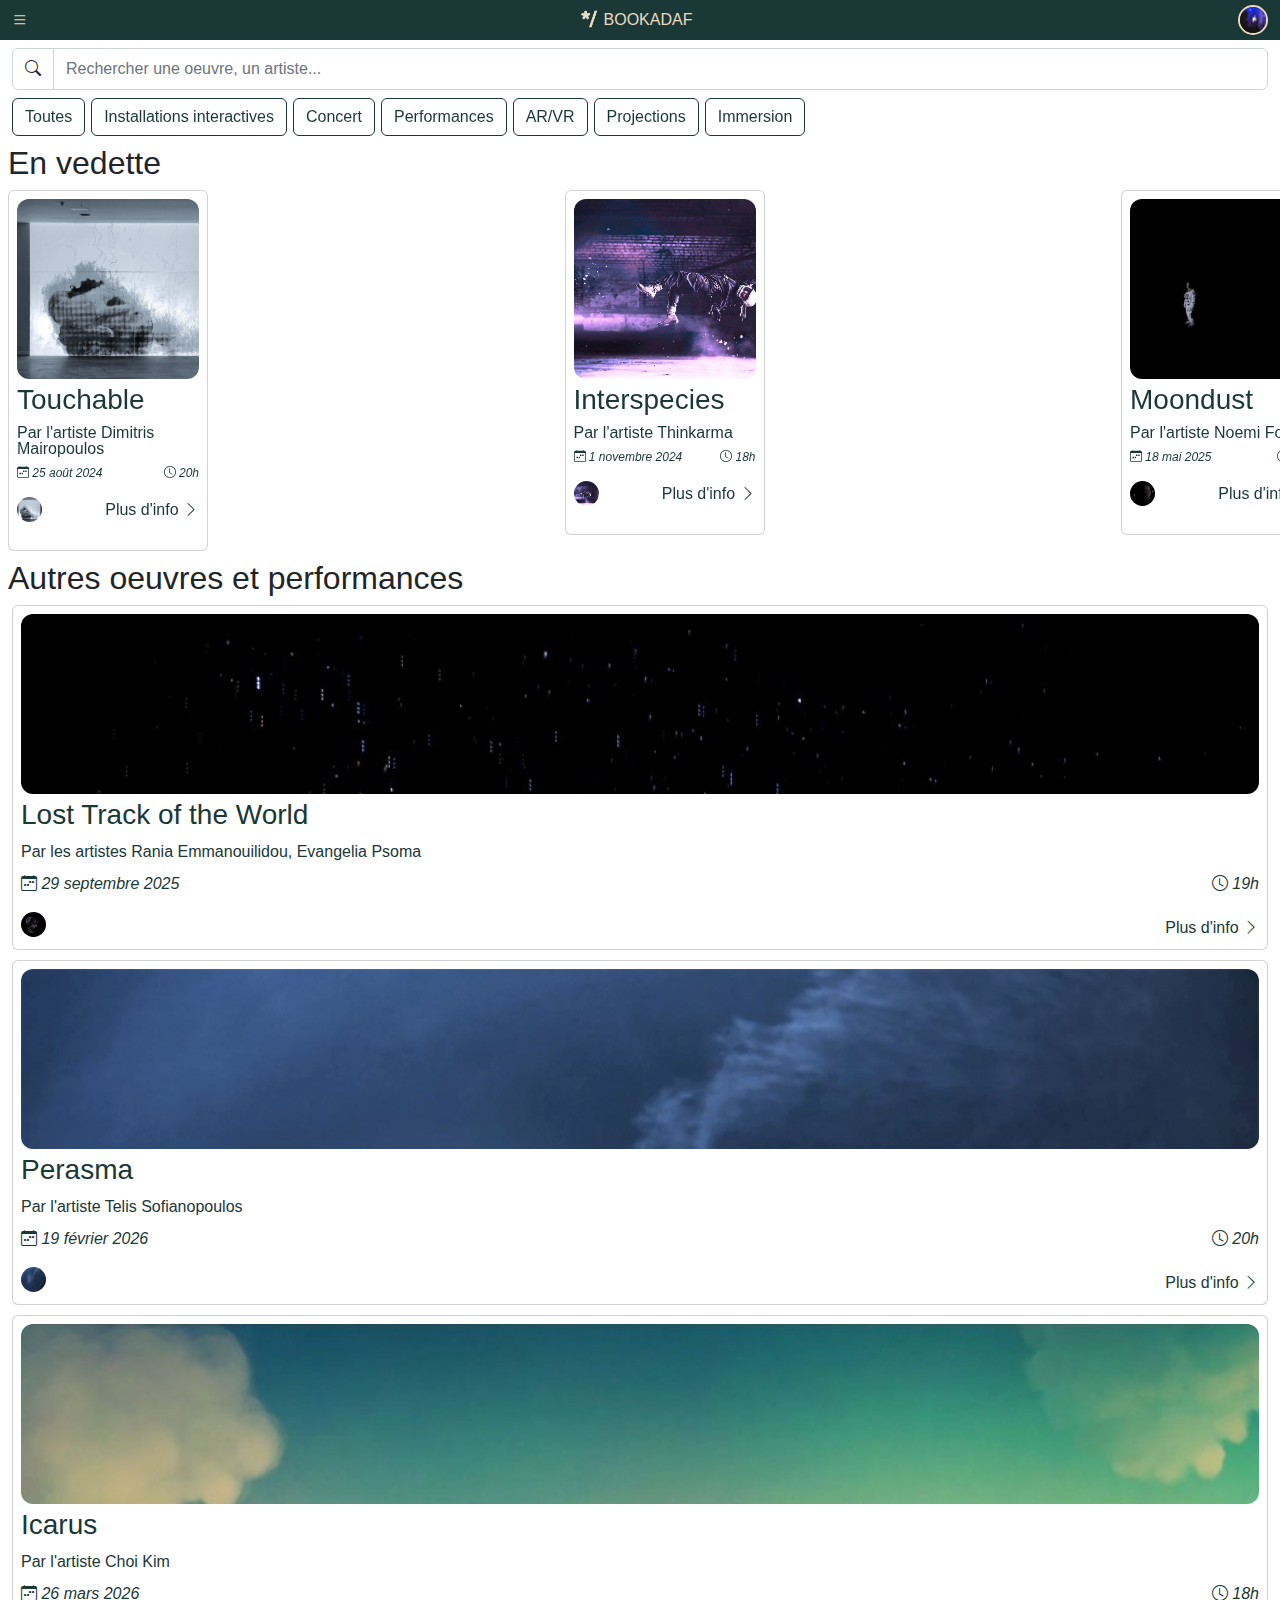
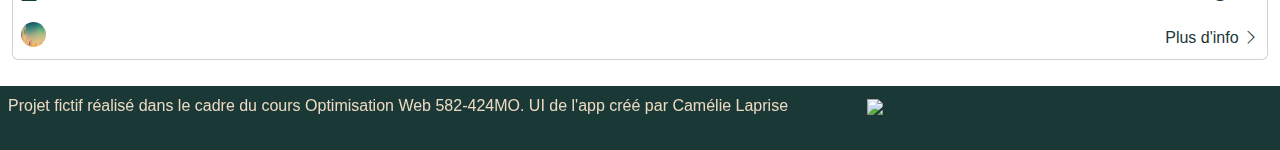
==== commit 51804599: "p.1.3.3_app_p.1.2_corrections" ====
--- a/app/index.html
+++ b/app/index.html
@@ -11,7 +11,7 @@
     <link rel="preconnect" href="https://fonts.googleapis.com"><link rel="preconnect" href="https://fonts.gstatic.com" crossorigin=""><link href="https://fonts.googleapis.com/css2?family=Figtree:wght@600&amp;display=swap" rel="stylesheet">
     <link rel="stylesheet" href="../css/main.css">
     <link rel="stylesheet" href="../css/styles-app.css">
-    <title> Application </title>
+    <title> Accueil - Application </title>
 </head>
 
 <body>
@@ -62,7 +62,7 @@
     <main>
         <div class="container-fluid">
             <!-- Recherche -->
-            <section>
+            <section id="filters">
                 <form>
                     <div class="input-group pt-5 pb-2">
                         <span class="input-group-append">
@@ -93,7 +93,7 @@
         <section id="vedette"> 
         <h2 class="ms-2 mt-2"> En vedette </h2>
         <!-- Slider main container -->
-        <div class="swiper swiper-featured-artworks">
+        <div class="swiper swiper-featured-artworks ms-2">
             <!-- Additional required wrapper -->
             <div class="swiper-wrapper">
                 <!-- Slides -->
@@ -272,7 +272,7 @@
     </main>
 
     <footer>
-        <div class="container-fluid sticky-bottom mt-1 px-2 pt-2 pb-3">
+        <div class="container-fluid sticky-bottom mt-3 px-2 pt-2 pb-3">
 
             <div class="row justify-content-center">
                 <div class="col-sm-8">
--- a/css/main.css
+++ b/css/main.css
@@ -4,6 +4,7 @@
 
 body,
 html {
+  font-family: "Gill Sans Mt", sans-serif;
   @font-face {
     src: url("../assets/fonts/Gill Sans Mt.ttf") format("truetype");
     font-family: "Gill Sans Mt", sans-serif;
--- a/css/styles-app.css
+++ b/css/styles-app.css
@@ -35,6 +35,19 @@
 
 footer p {
   color: var(--text);
+}
+
+.list {
+  display: flex;
+  align-items: flex-start;
+  overflow-x: scroll;
+
+  @media (min-width: 500px) {
+    overflow: hidden;
+    flex-wrap: wrap;
+    justify-content: center;
+    padding: 0;
+  }
 }
 
 .list::-webkit-scrollbar {
@@ -66,7 +79,7 @@
 }
 
 #vedette {
-  overflow: hidden;
+  width: 140%;
 }
 
 #vedette .card {
@@ -80,7 +93,6 @@
 #vedette .card:hover {
   background-color: var(--hovercard);
   color: var(--text);
-  border: var(--hovercard);
 }
 
 #vedette .card-img-top {
@@ -124,13 +136,14 @@
 }
 
 .artwork-navbar {
-  margin-top: 10px;
+  margin-top: 4px;
 }
 
 .artwork-bouton {
   background-color: var(--basecolor);
   border-radius: 50%;
-  width: 40px;
+  width: 30px;
+  height: 30px;
 }
 
 .artwork-bouton:hover {
@@ -144,8 +157,8 @@
 .artwork-like {
   background-color: var(--basecolor);
   border-radius: 50%;
-  aspect-ratio: 1/1;
-  width: 40px;
+  width: 30px;
+  height: 30px;
   border: none;
 }
 
@@ -174,10 +187,12 @@
   color: var(--text);
   border-radius: 2px;
   font-size: 1.5em;
+  margin-bottom: 10px;
 }
 
 .artwork-division-title p {
   margin-left: 5px;
+  margin-bottom: 0;
 }
 
 .artwork-about.art-about {
@@ -189,6 +204,10 @@
   margin-top: -5px;
 }
 
+.artwork-card {
+  border: none;
+}
+
 .accordion-button.collapsed::after {
   background-image: url("data:image/svg+xml,%3csvg xmlns='http://www.w3.org/2000/svg' viewBox='0 0 16 16' fill='%23ebd9c1'%3e%3cpath fill-rule='evenodd' d='M1.646 4.646a.5.5 0 0 1 .708 0L8 10.293l5.646-5.647a.5.5 0 0 1 .708.708l-6 6a.5.5 0 0 1-.708 0l-6-6a.5.5 0 0 1 0-.708z'/%3e%3c/svg%3e");
 }
@@ -206,7 +225,7 @@
   border-color: var(--hover);
 }
 
-.swiper-filters {
+.swiper {
   width: 100vw;
 }
 
@@ -214,5 +233,10 @@
   width: auto;
 }
 
-
-
+.swiper-featured-artworks {
+  margin-left: 0;
+}
+
+
+
+
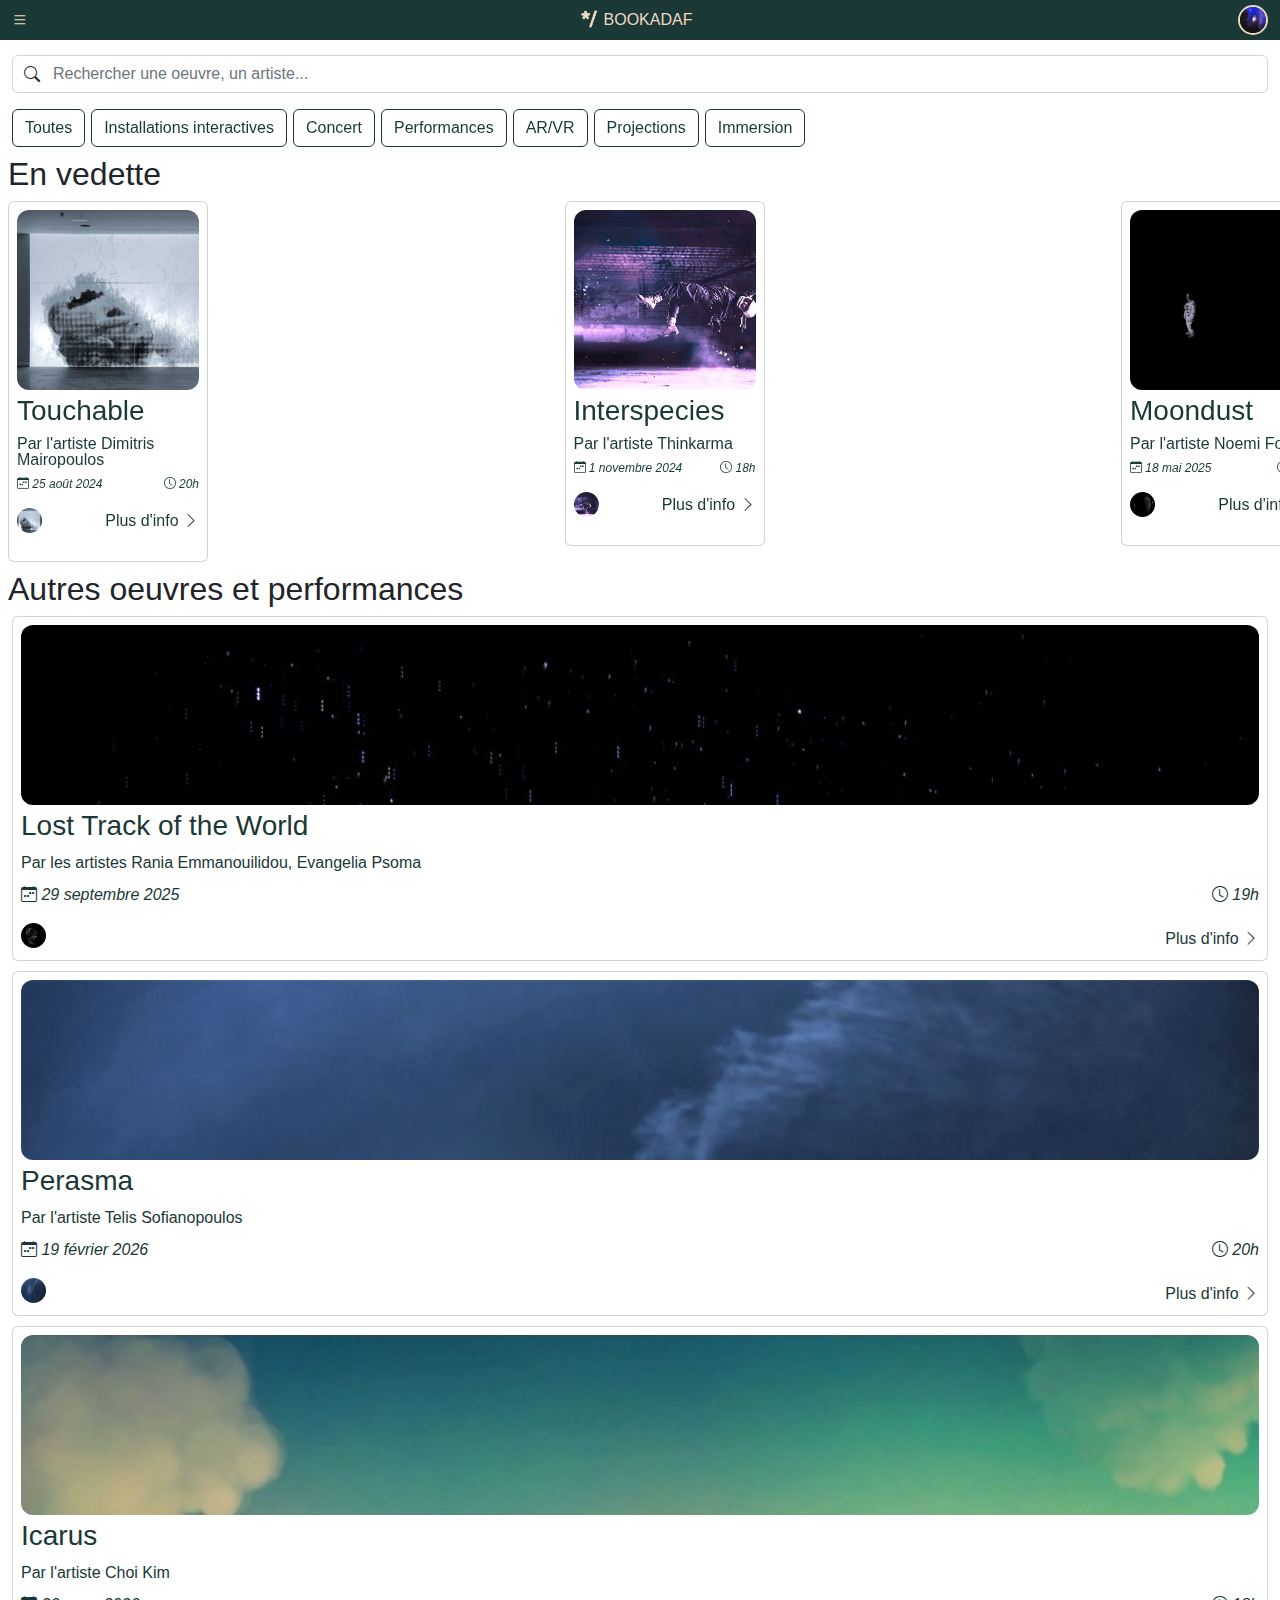
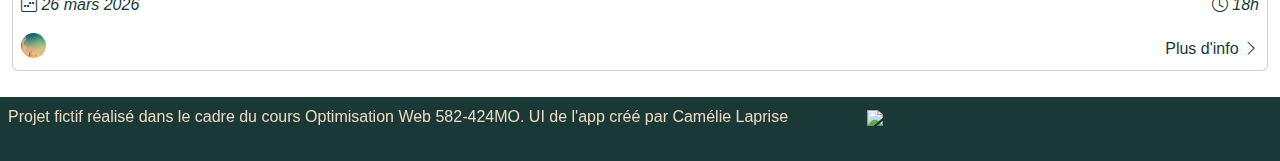
==== commit cb06fa87: "p.1_lp_app_final_changes" ====
--- a/app/index.html
+++ b/app/index.html
@@ -64,10 +64,8 @@
             <!-- Recherche -->
             <section id="filters">
                 <form>
-                    <div class="input-group pt-5 pb-2">
-                        <span class="input-group-append">
-                            <div class="input-group-text bg-transparent"><i class="bi bi-search"></i></div>
-                        </span>
+                    <div id="input-container" class="pb-3">
+                        <i class="bi bi-search"></i>
                         <input class="form-control border-right-0" type="text" placeholder="Rechercher une oeuvre, un artiste...">
                     </div>  
                 </form>
--- a/css/main.css
+++ b/css/main.css
@@ -24,3 +24,22 @@
   --basecolor: #1a3836;
   --typo: "Gill Sans Mt", sans-serif;
 }
+
+/*--------------------------------------------------------- 
+# Styles Généraux 
+---------------------------------------------------------*/ 
+header{
+}
+
+h1{
+}
+
+footer{
+}
+
+/*---------------------------------------------------------- 
+# Section Hero  
+----------------------------------------------------------*/ 
+section.hero{
+  margin-top: 160px;
+}--- a/css/styles-app.css
+++ b/css/styles-app.css
@@ -24,9 +24,19 @@
   border-radius: 50%;
 }
 
-.input-group-text {
-  height: 42px;
-  border-radius: 6px 0 0 6px;
+#input-container {
+  position: relative;
+  margin-top: 55px;
+}
+
+#input-container > .bi-search {
+  position: absolute;
+  top: 8px;
+  left: 12px;
+}
+
+#input-container > input {
+  padding-left: 40px;
 }
 
 footer {
